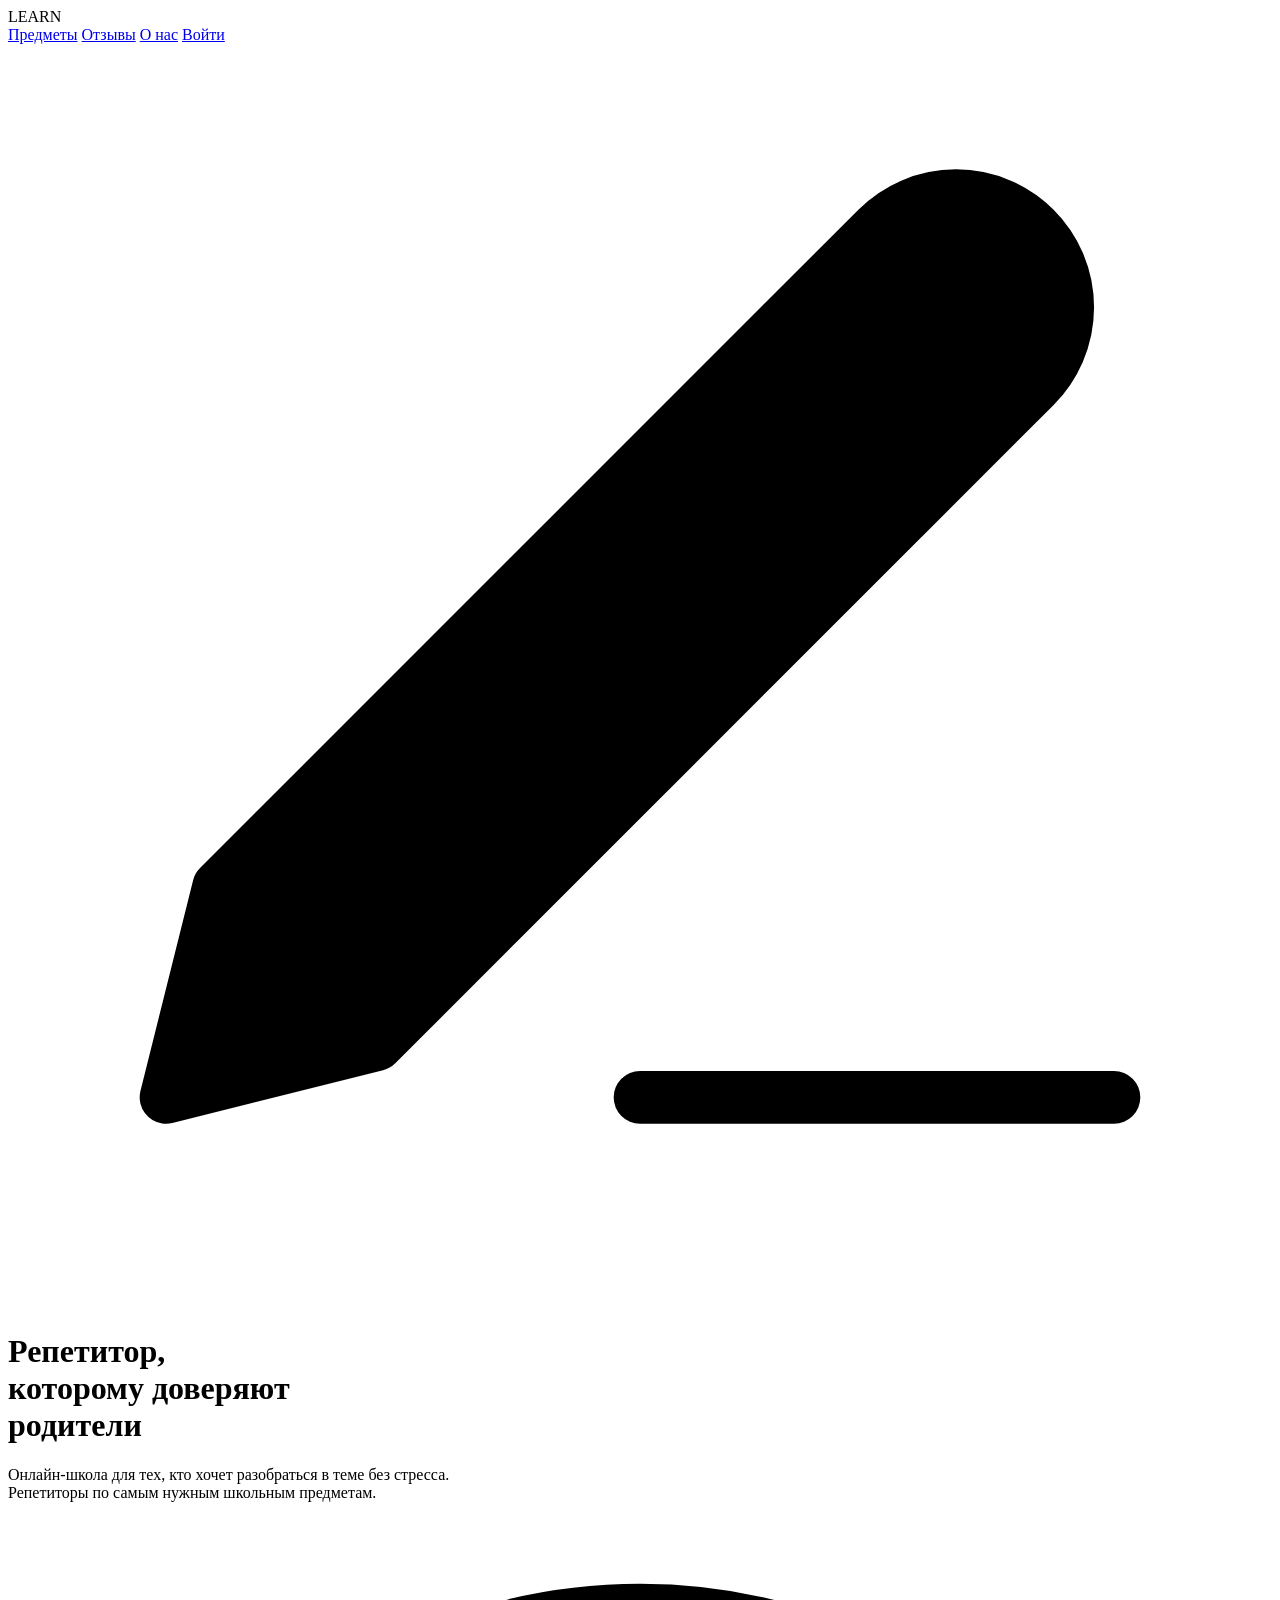
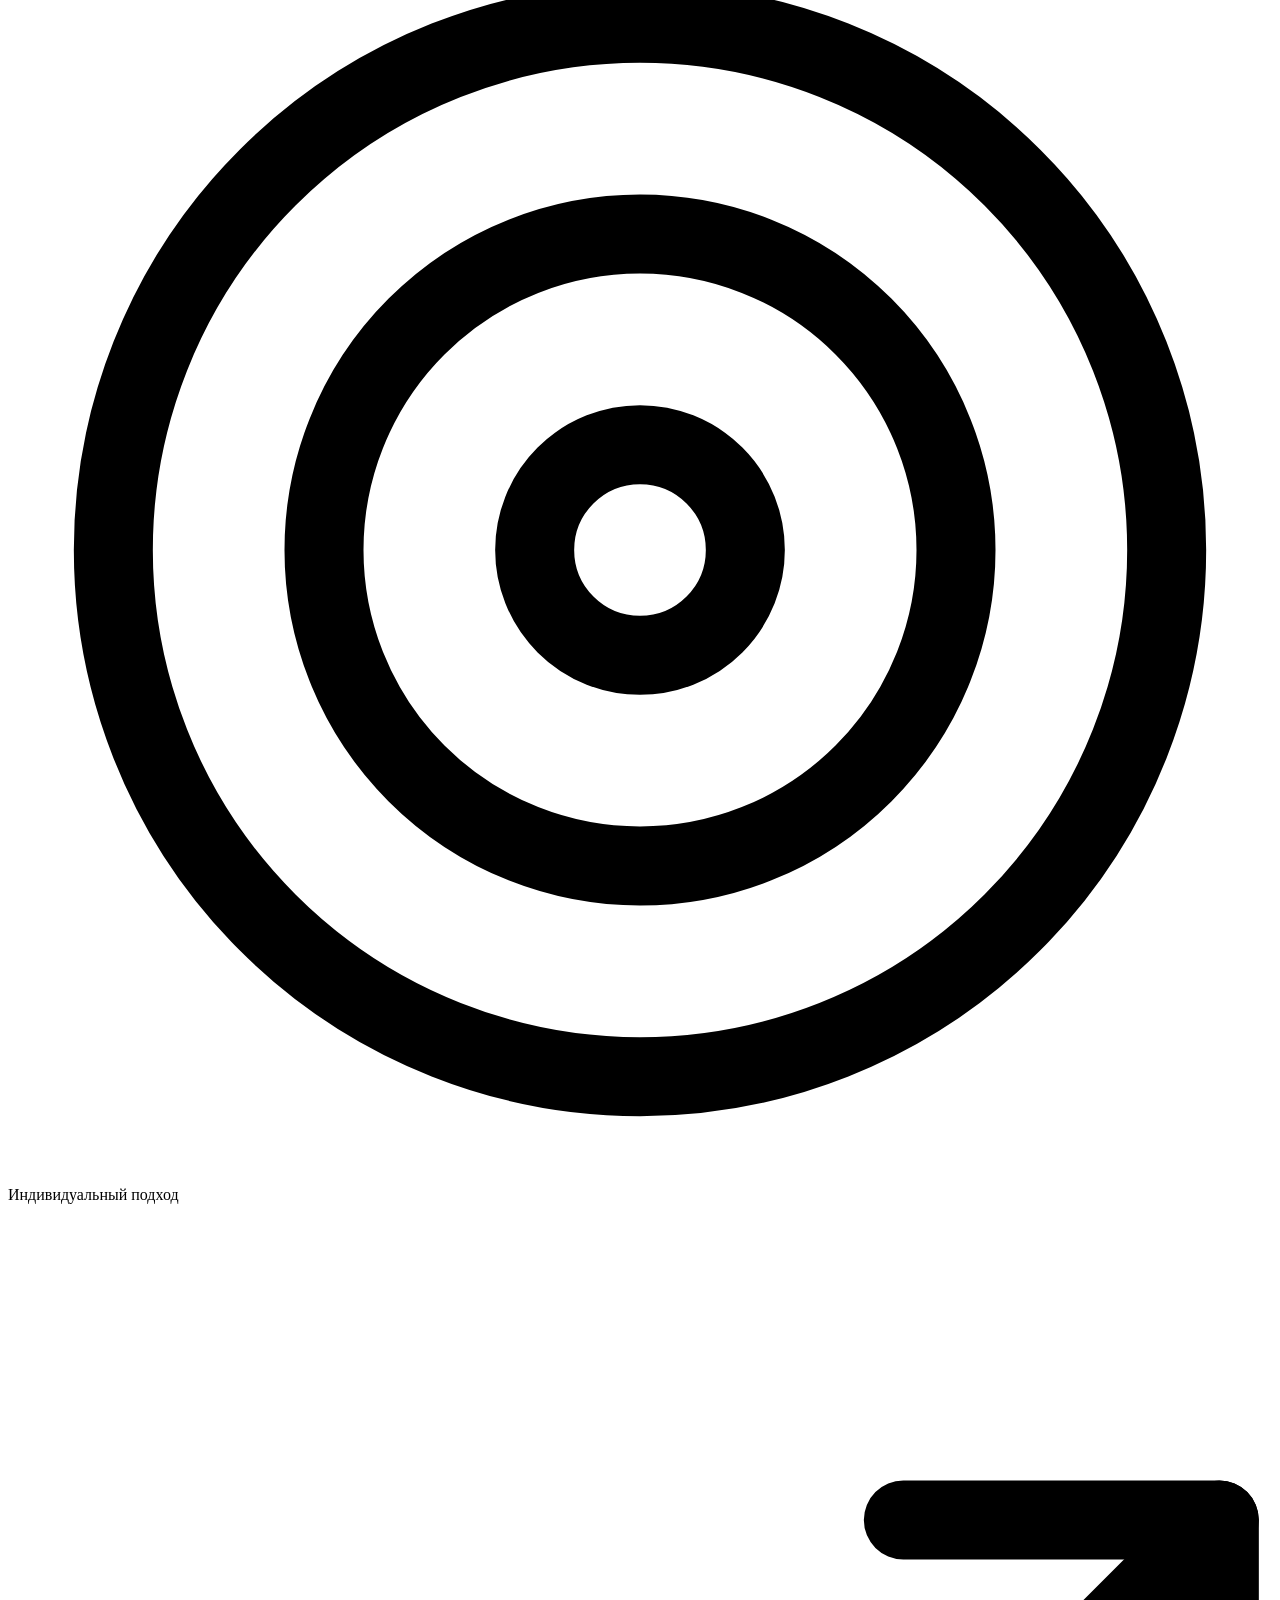
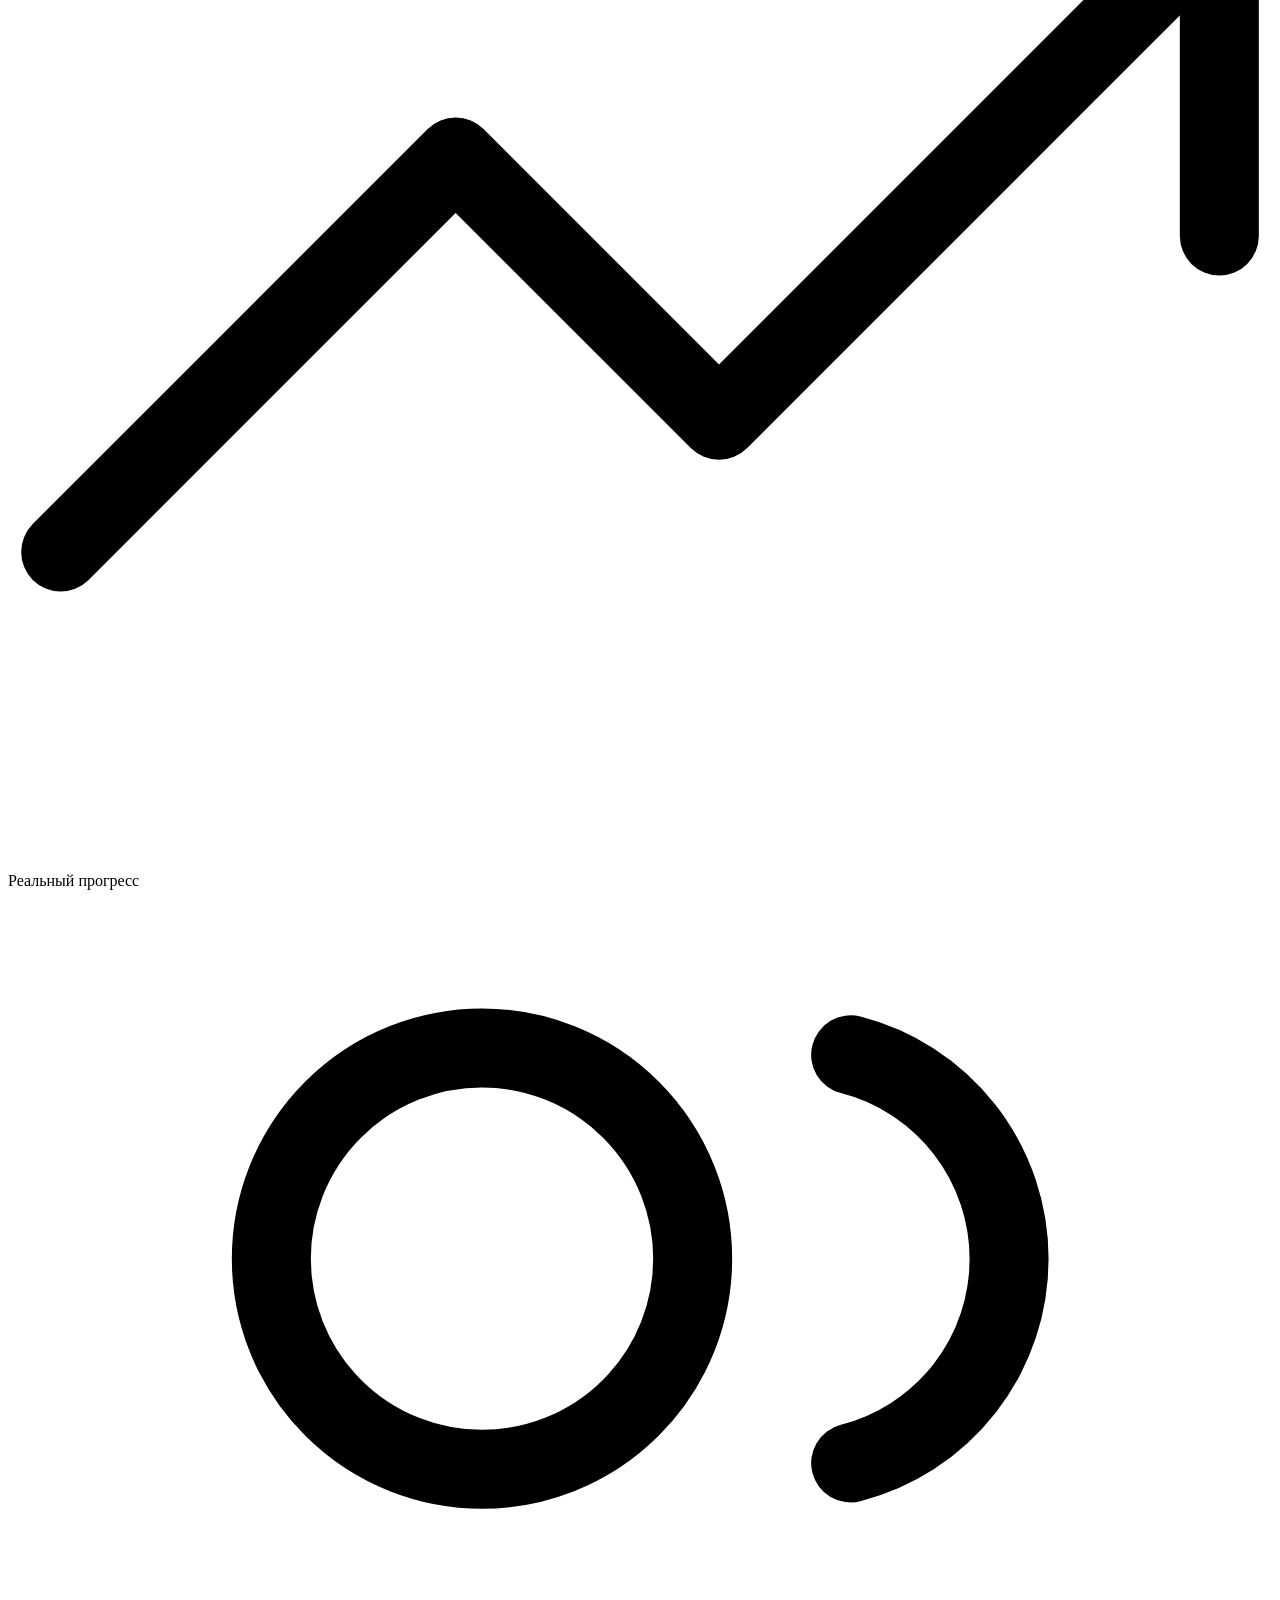
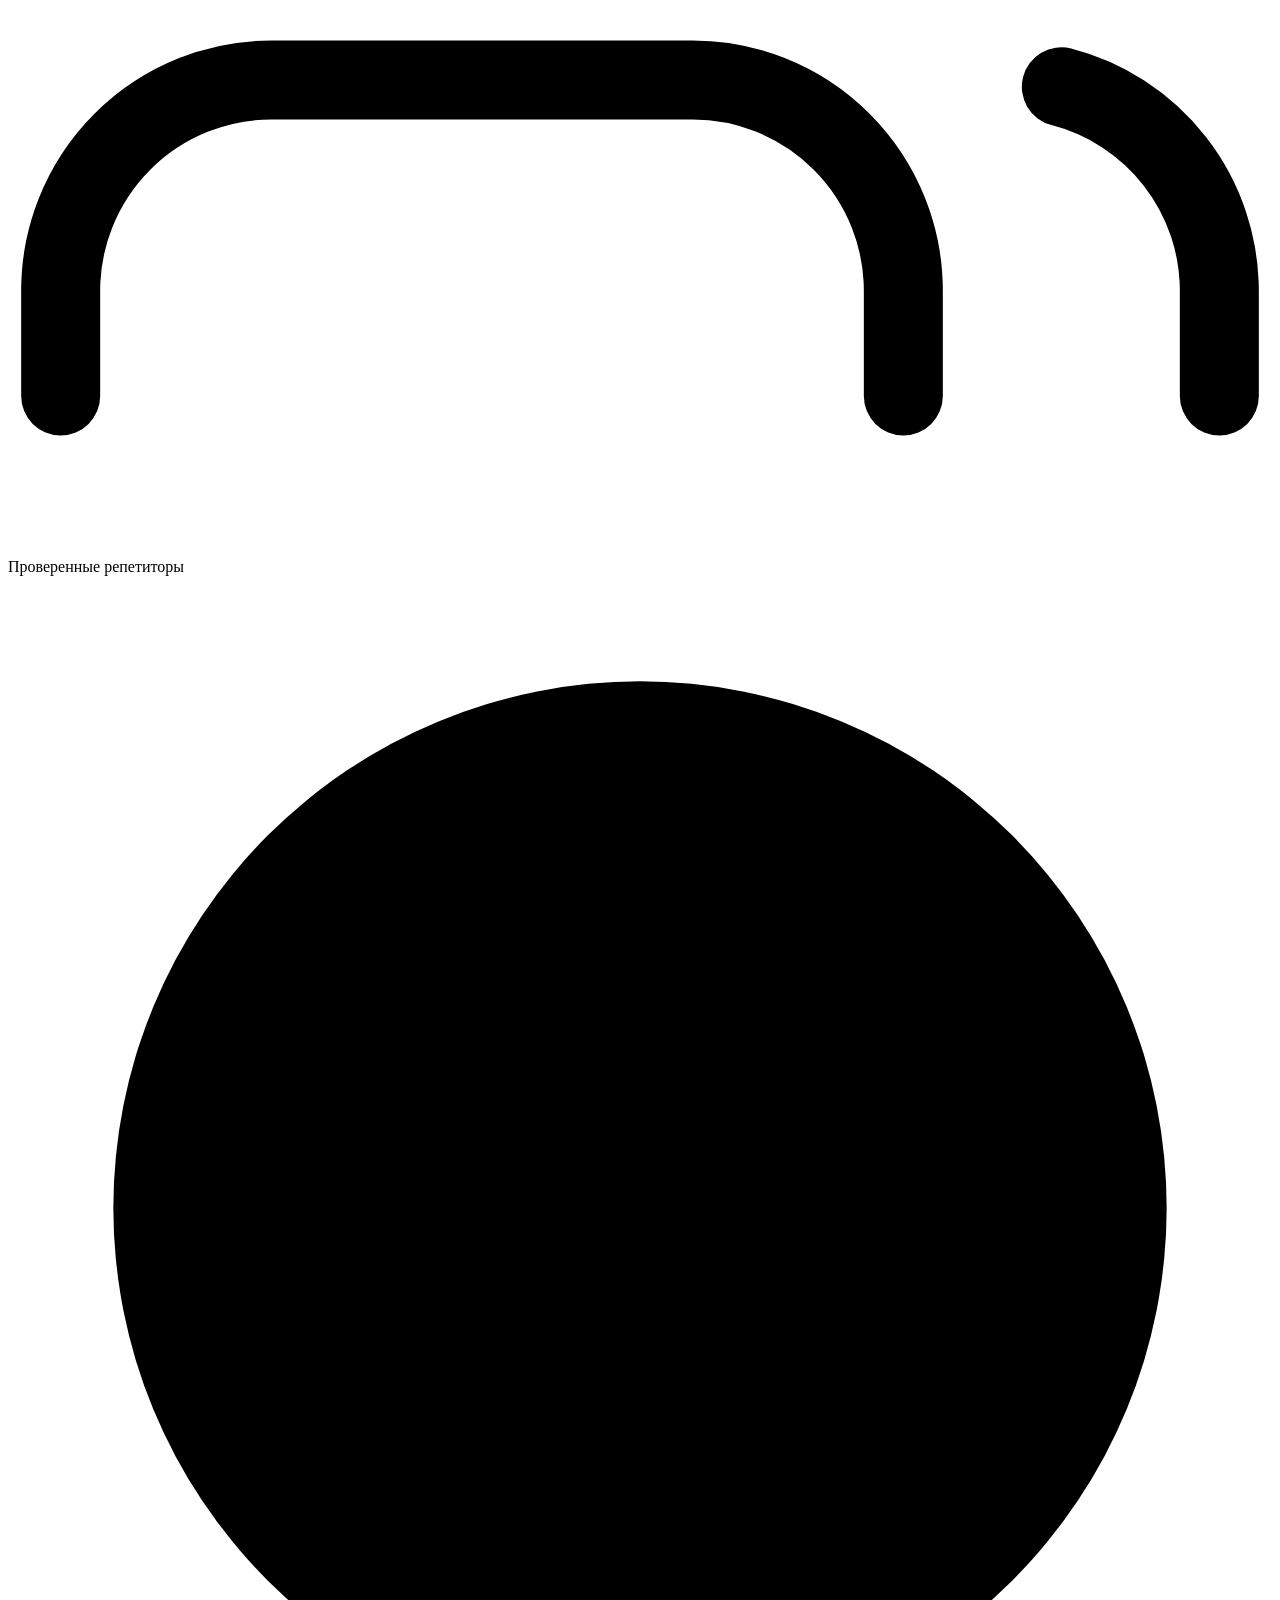
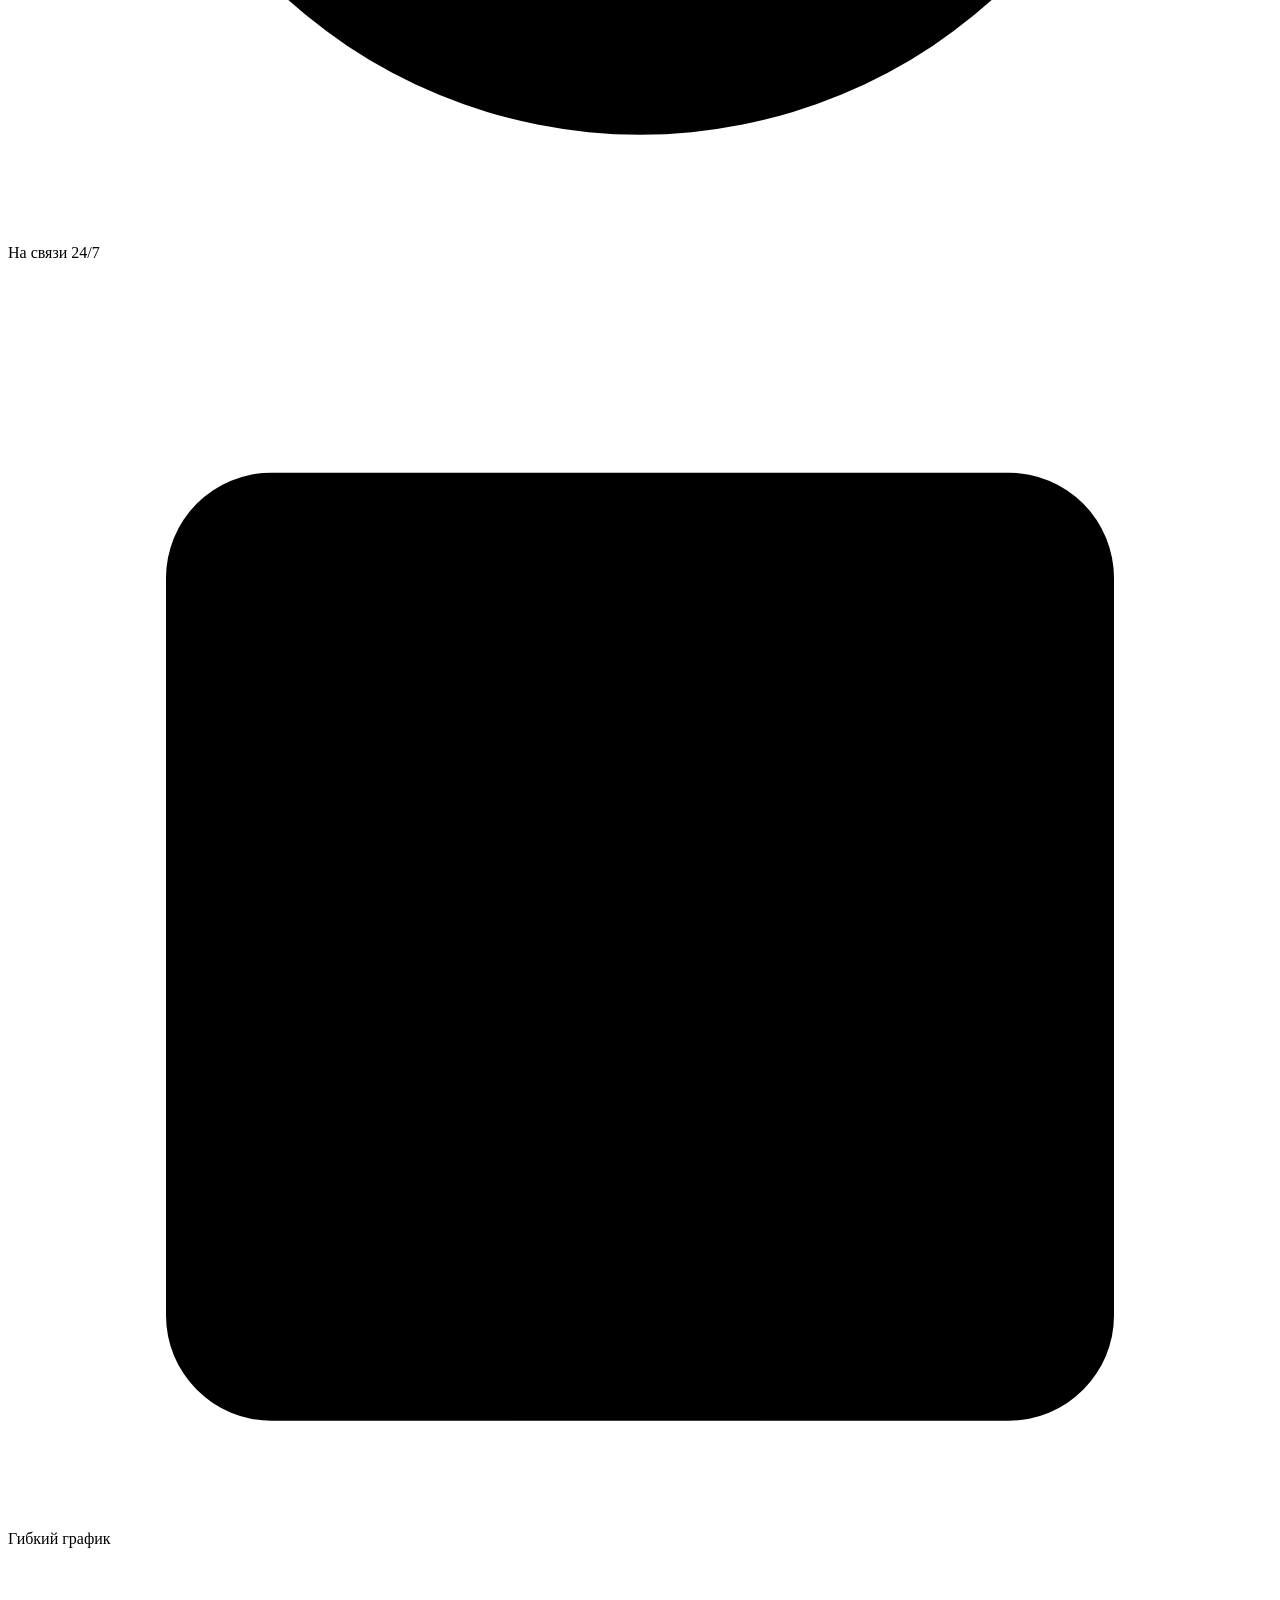
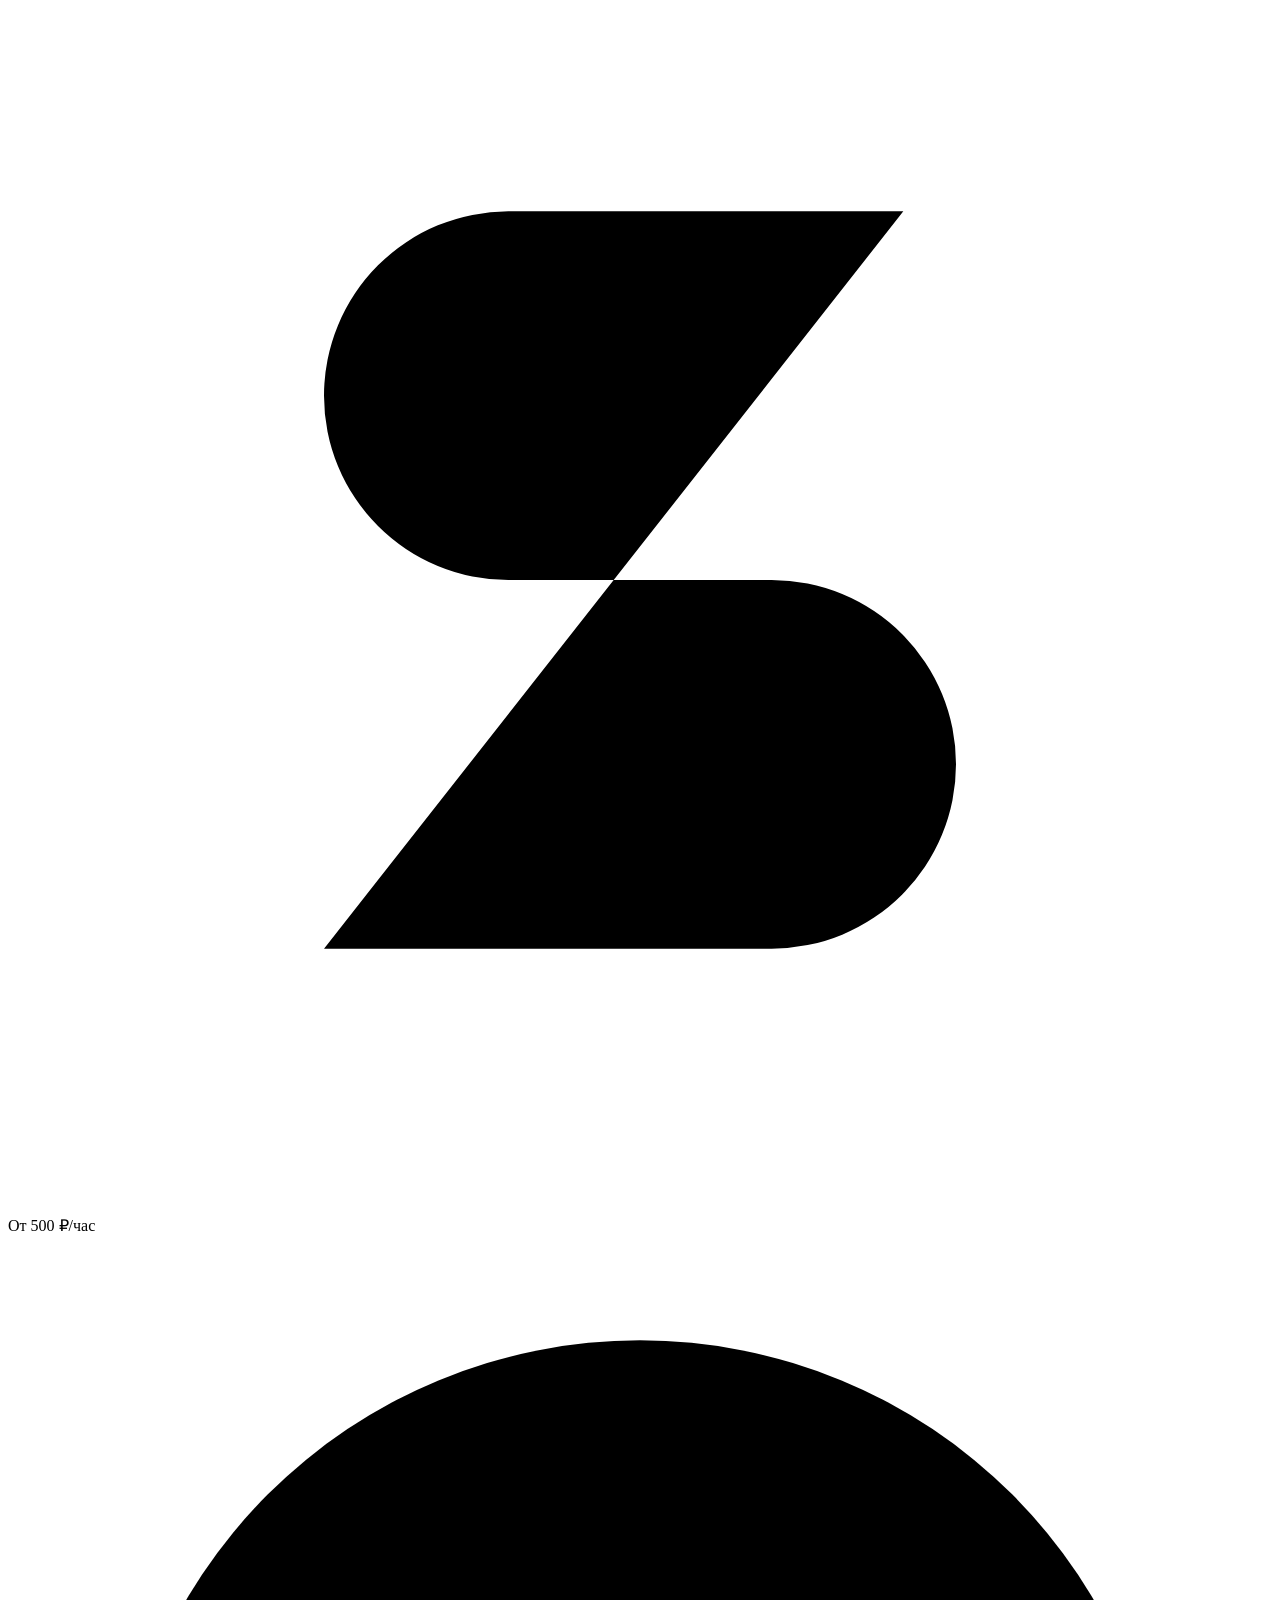
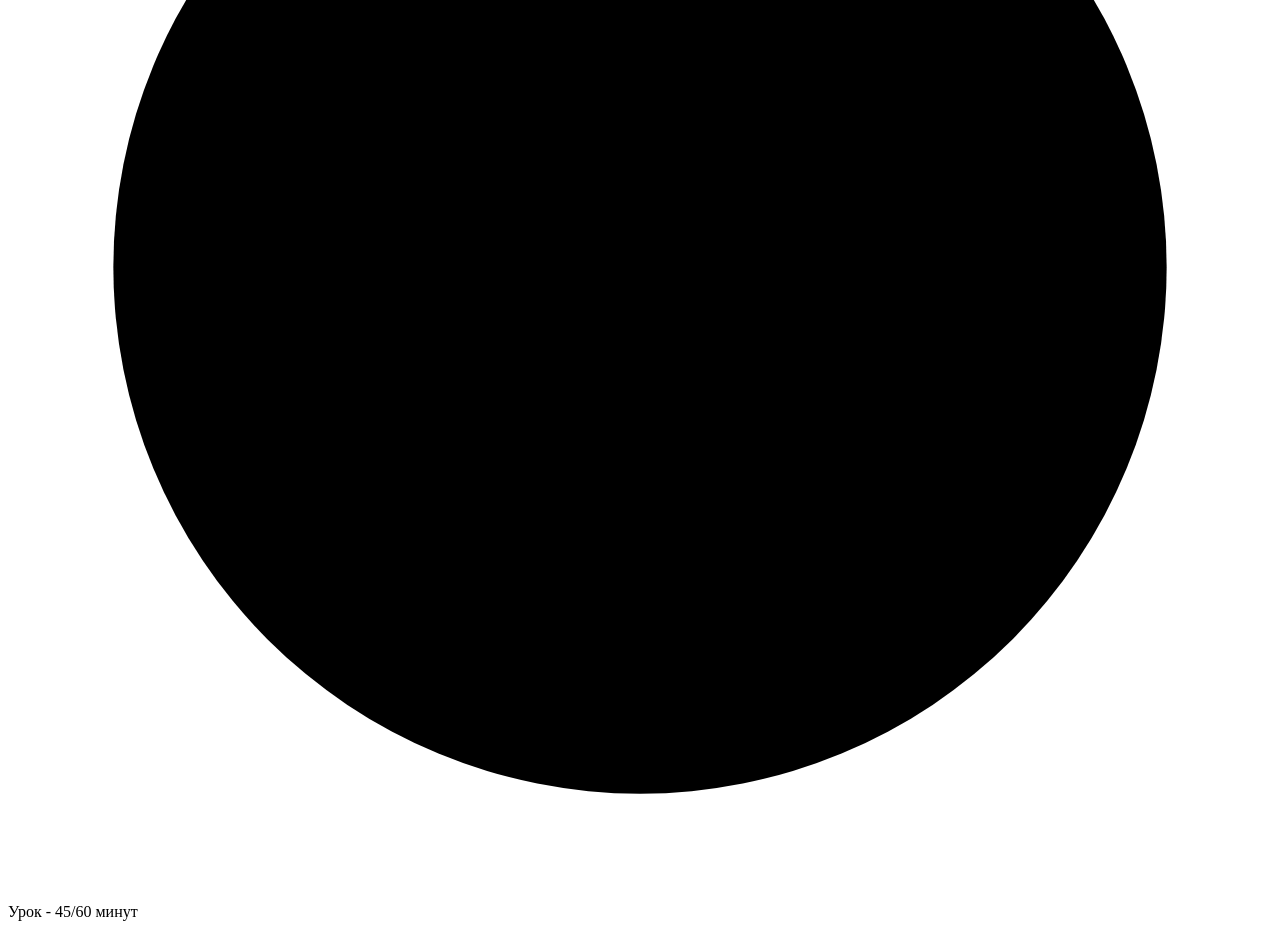
==== index.html @ 1f219147 "Rename index (5).html to index.html" ====
<!DOCTYPE html>
<html lang="ru">
<head>
    <meta charset="UTF-8">
    <meta name="viewport" content="width=device-width, initial-scale=1.0">
    <title>LEARN - Главная</title>
    <link rel="stylesheet" href="style.css">
</head>
<body>

    <header>
        <div class="logo">LEARN</div>
        <nav>
            <a href="subjects.html">Предметы</a>
            <a href="reviews.html">Отзывы</a>
            <a href="about.html">О нас</a>
            <a href="login.html">Войти</a>
            <div class="profile-icon">
                <svg viewBox="0 0 24 24">
                    <path d="M12 20h9M16.5 3.5a2.121 2.121 0 0 1 3 3L7 19l-4 1 1-4L16.5 3.5z" stroke="currentColor" stroke-linecap="round" stroke-linejoin="round"/>
                </svg>
            </div>
        </nav>
    </header>

    <main class="hero">
        <div class="hero-text">
            <h1>Репетитор,<br>которому доверяют<br>родители</h1>
            <p>Онлайн-школа для тех, кто хочет разобраться в теме без стресса.<br>Репетиторы по самым нужным школьным предметам.</p>
        </div>

        <div class="hero-features">
            <div class="feature-item">
                <div class="feature-icon">
                    <svg viewBox="0 0 24 24" fill="none" stroke="currentColor" stroke-width="1.5" stroke-linecap="round" stroke-linejoin="round">
                        <circle cx="12" cy="12" r="10"></circle>
                        <circle cx="12" cy="12" r="6"></circle>
                        <circle cx="12" cy="12" r="2"></circle>
                    </svg>
                </div>
                <div class="feature-text">Индивидуальный подход</div>
            </div>
            <div class="feature-item">
                <div class="feature-icon">
                    <svg viewBox="0 0 24 24" fill="none" stroke="currentColor" stroke-width="1.5" stroke-linecap="round" stroke-linejoin="round">
                        <polyline points="23 6 13.5 15.5 8.5 10.5 1 18"></polyline>
                        <polyline points="17 6 23 6 23 12"></polyline>
                    </svg>
                </div>
                <div class="feature-text">Реальный прогресс</div>
            </div>
            <div class="feature-item">
                <div class="feature-icon">
                    <svg viewBox="0 0 24 24" fill="none" stroke="currentColor" stroke-width="1.5" stroke-linecap="round" stroke-linejoin="round">
                        <path d="M17 21v-2a4 4 0 0 0-4-4H5a4 4 0 0 0-4 4v2"></path>
                        <circle cx="9" cy="7" r="4"></circle>
                        <path d="M23 21v-2a4 4 0 0 0-3-3.87"></path>
                        <path d="M16 3.13a4 4 0 0 1 0 7.75"></path>
                    </svg>
                </div>
                <div class="feature-text">Проверенные репетиторы</div>
            </div>
        </div>
    </main>

    <footer>
        <div class="footer-item">
            <svg viewBox="0 0 24 24">
                <circle cx="12" cy="12" r="10"></circle>
                <polyline points="12 6 12 12 16 14"></polyline>
            </svg>
            На связи 24/7
        </div>
        <div class="footer-item">
            <svg viewBox="0 0 24 24">
                <rect x="3" y="4" width="18" height="18" rx="2" ry="2"></rect>
                <line x1="16" y1="2" x2="16" y2="6"></line>
                <line x1="8" y1="2" x2="8" y2="6"></line>
                <line x1="3" y1="10" x2="21" y2="10"></line>
            </svg>
            Гибкий график
        </div>
        <div class="footer-item">
            <svg viewBox="0 0 24 24">
                <path d="M12 2v20M17 5H9.5a3.5 3.5 0 0 0 0 7h5a3.5 3.5 0 0 1 0 7H6"></path>
            </svg>
            От 500 ₽/час
        </div>
        <div class="footer-item">
            <svg viewBox="0 0 24 24">
                <circle cx="12" cy="12" r="10"></circle>
                <polyline points="12 6 12 12 16 14"></polyline>
            </svg>
            Урок - 45/60 минут
        </div>
    </footer>

    <script src="auth.js"></script>
    <script>
        document.addEventListener('DOMContentLoaded', function () {
            const user = getCurrentUser();
            if (!user) return;

            document.querySelectorAll('nav a').forEach(link => {
                const text = link.textContent.trim();
                if (text === 'Войти' || link.getAttribute('href') === 'login.html') {
                    link.textContent = user.name;
                    link.setAttribute('href', '#');
                    link.classList.add('user-name-link');
                    link.title = 'Нажмите, чтобы выйти';
                    link.setAttribute('role', 'button');
                    link.addEventListener('click', function (e) {
                        e.preventDefault();
                        if (confirm('Выйти из аккаунта?')) logout();
                    });
                }
            });
        });
    </script>

</body>
</html>
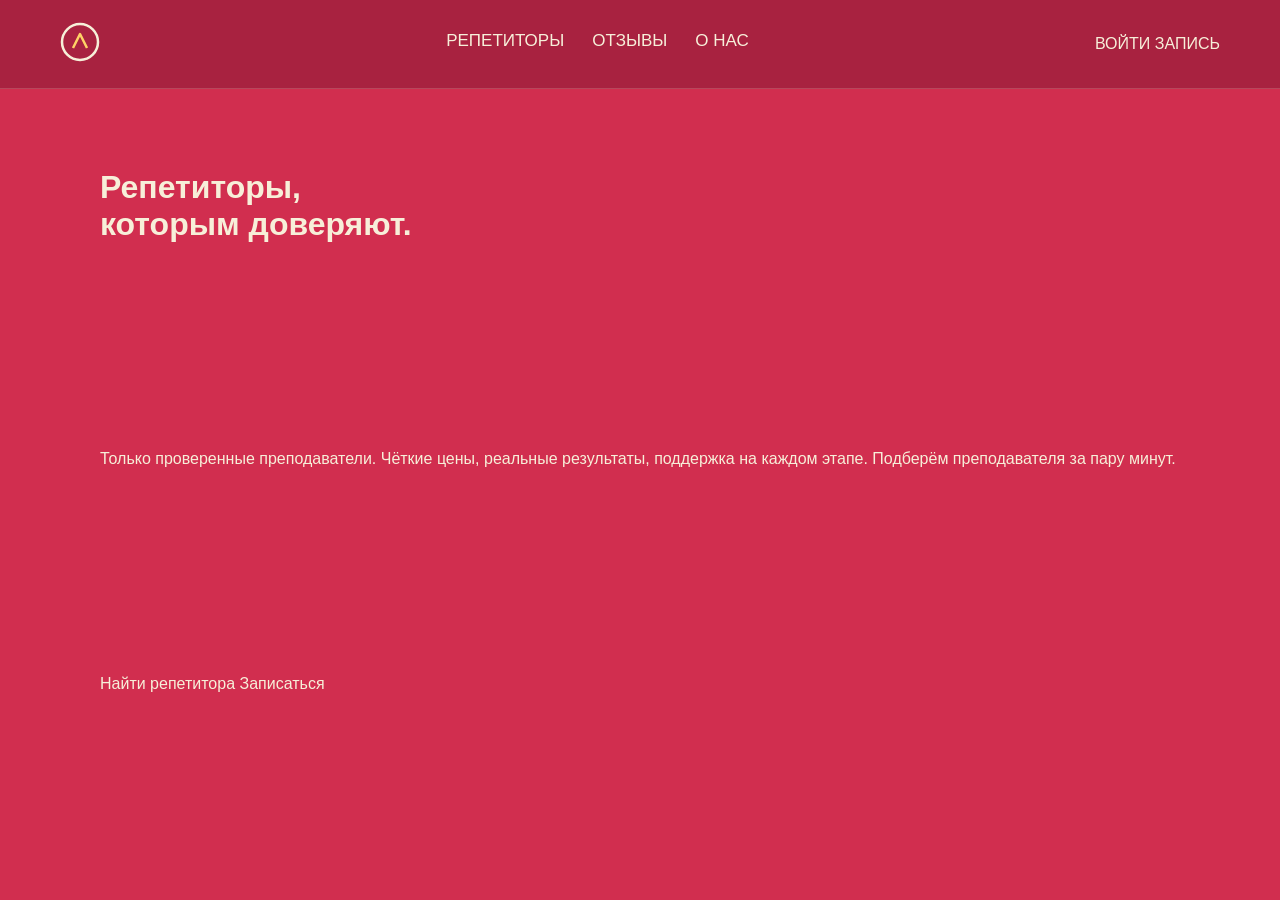
==== commit 80f0da43: "Rename deepseek_html_20261014_70bac8.html to index.html" ====
--- a/index.html
+++ b/index.html
@@ -3,97 +3,44 @@
 <head>
     <meta charset="UTF-8">
     <meta name="viewport" content="width=device-width, initial-scale=1.0">
-    <title>LEARN - Главная</title>
+    <title>PLUS REP — Репетиторы, которым доверяют</title>
     <link rel="stylesheet" href="style.css">
 </head>
 <body>
 
     <header>
-        <div class="logo">LEARN</div>
-        <nav>
-            <a href="subjects.html">Предметы</a>
-            <a href="reviews.html">Отзывы</a>
-            <a href="about.html">О нас</a>
-            <a href="login.html">Войти</a>
-            <div class="profile-icon">
-                <svg viewBox="0 0 24 24">
-                    <path d="M12 20h9M16.5 3.5a2.121 2.121 0 0 1 3 3L7 19l-4 1 1-4L16.5 3.5z" stroke="currentColor" stroke-linecap="round" stroke-linejoin="round"/>
-                </svg>
-            </div>
+        <!-- Иконка слева (потом заменишь свою) -->
+        <a href="index.html" class="header-logo">
+            <svg viewBox="0 0 40 40" width="40" height="40" fill="none" xmlns="http://www.w3.org/2000/svg">
+                <circle cx="20" cy="20" r="18" stroke="#f7efd9" stroke-width="2.5"/>
+                <path d="M13 26 L20 12 L27 26" stroke="#ffd166" stroke-width="2.5" stroke-linejoin="round" fill="none"/>
+            </svg>
+        </a>
+
+        <!-- Меню по центру -->
+        <nav class="header-nav">
+            <a href="subjects.html">РЕПЕТИТОРЫ</a>
+            <a href="reviews.html">ОТЗЫВЫ</a>
+            <a href="about.html">О НАС</a>
         </nav>
+
+        <!-- Кнопки справа -->
+        <div class="header-actions">
+            <a href="login.html" class="btn btn-outline">ВОЙТИ</a>
+            <a href="schedule.html" class="btn btn-accent">ЗАПИСЬ</a>
+        </div>
     </header>
 
     <main class="hero">
-        <div class="hero-text">
-            <h1>Репетитор,<br>которому доверяют<br>родители</h1>
-            <p>Онлайн-школа для тех, кто хочет разобраться в теме без стресса.<br>Репетиторы по самым нужным школьным предметам.</p>
-        </div>
-
-        <div class="hero-features">
-            <div class="feature-item">
-                <div class="feature-icon">
-                    <svg viewBox="0 0 24 24" fill="none" stroke="currentColor" stroke-width="1.5" stroke-linecap="round" stroke-linejoin="round">
-                        <circle cx="12" cy="12" r="10"></circle>
-                        <circle cx="12" cy="12" r="6"></circle>
-                        <circle cx="12" cy="12" r="2"></circle>
-                    </svg>
-                </div>
-                <div class="feature-text">Индивидуальный подход</div>
-            </div>
-            <div class="feature-item">
-                <div class="feature-icon">
-                    <svg viewBox="0 0 24 24" fill="none" stroke="currentColor" stroke-width="1.5" stroke-linecap="round" stroke-linejoin="round">
-                        <polyline points="23 6 13.5 15.5 8.5 10.5 1 18"></polyline>
-                        <polyline points="17 6 23 6 23 12"></polyline>
-                    </svg>
-                </div>
-                <div class="feature-text">Реальный прогресс</div>
-            </div>
-            <div class="feature-item">
-                <div class="feature-icon">
-                    <svg viewBox="0 0 24 24" fill="none" stroke="currentColor" stroke-width="1.5" stroke-linecap="round" stroke-linejoin="round">
-                        <path d="M17 21v-2a4 4 0 0 0-4-4H5a4 4 0 0 0-4 4v2"></path>
-                        <circle cx="9" cy="7" r="4"></circle>
-                        <path d="M23 21v-2a4 4 0 0 0-3-3.87"></path>
-                        <path d="M16 3.13a4 4 0 0 1 0 7.75"></path>
-                    </svg>
-                </div>
-                <div class="feature-text">Проверенные репетиторы</div>
-            </div>
+        <h1 class="hero-title">Репетиторы,<br>которым доверяют.</h1>
+        <p class="hero-subtitle">
+            Только проверенные преподаватели. Чёткие цены, реальные результаты, поддержка на каждом этапе. Подберём преподавателя за пару минут.
+        </p>
+        <div class="hero-actions">
+            <a href="subjects.html" class="btn btn-accent btn-lg">Найти репетитора</a>
+            <a href="schedule.html" class="btn btn-outline btn-lg">Записаться</a>
         </div>
     </main>
-
-    <footer>
-        <div class="footer-item">
-            <svg viewBox="0 0 24 24">
-                <circle cx="12" cy="12" r="10"></circle>
-                <polyline points="12 6 12 12 16 14"></polyline>
-            </svg>
-            На связи 24/7
-        </div>
-        <div class="footer-item">
-            <svg viewBox="0 0 24 24">
-                <rect x="3" y="4" width="18" height="18" rx="2" ry="2"></rect>
-                <line x1="16" y1="2" x2="16" y2="6"></line>
-                <line x1="8" y1="2" x2="8" y2="6"></line>
-                <line x1="3" y1="10" x2="21" y2="10"></line>
-            </svg>
-            Гибкий график
-        </div>
-        <div class="footer-item">
-            <svg viewBox="0 0 24 24">
-                <path d="M12 2v20M17 5H9.5a3.5 3.5 0 0 0 0 7h5a3.5 3.5 0 0 1 0 7H6"></path>
-            </svg>
-            От 500 ₽/час
-        </div>
-        <div class="footer-item">
-            <svg viewBox="0 0 24 24">
-                <circle cx="12" cy="12" r="10"></circle>
-                <polyline points="12 6 12 12 16 14"></polyline>
-            </svg>
-            Урок - 45/60 минут
-        </div>
-    </footer>
 
     <script src="auth.js"></script>
     <script>
@@ -101,14 +48,14 @@
             const user = getCurrentUser();
             if (!user) return;
 
-            document.querySelectorAll('nav a').forEach(link => {
+            // Находим кнопку "ВОЙТИ" и заменяем её на имя пользователя
+            document.querySelectorAll('header a').forEach(link => {
                 const text = link.textContent.trim();
-                if (text === 'Войти' || link.getAttribute('href') === 'login.html') {
+                if (text === 'ВОЙТИ' || link.getAttribute('href') === 'login.html') {
                     link.textContent = user.name;
                     link.setAttribute('href', '#');
                     link.classList.add('user-name-link');
                     link.title = 'Нажмите, чтобы выйти';
-                    link.setAttribute('role', 'button');
                     link.addEventListener('click', function (e) {
                         e.preventDefault();
                         if (confirm('Выйти из аккаунта?')) logout();
--- a/style.css
+++ b/style.css
@@ -0,0 +1,391 @@
+/* =========================================
+   ПОДКЛЮЧЕНИЕ ШРИФТОВ
+   ========================================= */
+
+/* 
+  ⚠️ Если у тебя есть файлы Benzil и Buyan — положи их в папку fonts/.
+  Если нет — используются бесплатные аналоги (Unbounded для заголовков, Inter для текста).
+  Они подключены через Google Fonts — работают сразу, ничего скачивать не надо.
+*/
+
+@import url('https://fonts.googleapis.com/css2?family=Unbounded:wght@400;600;700;900&family=Inter:wght@400;500;600;700&display=swap');
+
+/* Раскомментируй и настрой, если добавишь свои файлы шрифтов:
+@font-face {
+    font-family: 'Benzil';
+    src: url('fonts/Benzil-Bold.woff2') format('woff2');
+    font-weight: 700;
+    font-display: swap;
+}
+@font-face {
+    font-family: 'Buyan';
+    src: url('fonts/Buyan-Regular.woff2') format('woff2');
+    font-weight: 400;
+    font-display: swap;
+}
+*/
+
+/* =========================================
+   ПЕРЕМЕННЫЕ ЦВЕТОВ
+   ========================================= */
+:root {
+    --bg:           #d12e4f;
+    --bg-dark:      #a82240;
+    --card:         #c42847;
+    --text:         #f7efd9;
+    --text-muted:   #e8d9b8;
+    --accent:       #ffd166;
+    --accent-hover: #ffbe3d;
+    --border:       rgba(247, 239, 217, 0.18);
+
+    /* Алиасы для совместимости со старым кодом */
+    --bg-color: var(--bg);
+    --card-bg: var(--card);
+    --text-color: var(--text);
+    --border-color: var(--border);
+    --hover-bg: var(--accent-hover);
+}
+
+/* =========================================
+   БАЗОВЫЕ СТИЛИ
+   ========================================= */
+* {
+    margin: 0;
+    padding: 0;
+    box-sizing: border-box;
+    /* Основной текст — Inter (или Buyan, если подключишь) */
+    font-family: 'Inter', 'Buyan', Arial, sans-serif;
+}
+
+body {
+    background-color: var(--bg);
+    color: var(--text);
+    min-height: 100vh;
+    display: flex;
+    flex-direction: column;
+    overflow-x: hidden;
+}
+
+a {
+    text-decoration: none;
+    color: var(--text);
+    transition: color 0.25s;
+}
+
+a:hover {
+    color: var(--accent);
+}
+
+/* =========================================
+   ШАПКА
+   ========================================= */
+header {
+    display: flex;
+    justify-content: space-between;
+    align-items: center;
+    padding: 22px 60px;
+    background-color: var(--bg-dark);
+    border-bottom: 1px solid var(--border);
+    flex-wrap: wrap;
+    gap: 15px;
+}
+
+.logo {
+    /* Заголовки — Unbounded (или Benzil, если подключишь) */
+    font-family: 'Unbounded', 'Benzil', 'Inter', sans-serif;
+    font-size: 36px;
+    font-weight: 900;
+    letter-spacing: 3px;
+    text-transform: uppercase;
+    color: var(--text);
+}
+
+nav {
+    display: flex;
+    align-items: center;
+    gap: 28px;
+    font-size: 17px;
+    font-weight: 500;
+    flex-wrap: wrap;
+}
+
+nav a {
+    border-bottom: 2px solid transparent;
+    padding-bottom: 4px;
+    transition: border-color 0.25s, color 0.25s;
+}
+
+nav a:hover,
+nav a.active {
+    border-bottom: 2px solid var(--accent);
+    color: var(--accent);
+}
+
+.profile-icon {
+    width: 46px;
+    height: 46px;
+    flex-shrink: 0;
+    border-radius: 50%;
+    background-color: var(--accent);
+    display: flex;
+    justify-content: center;
+    align-items: center;
+    cursor: pointer;
+    margin-left: 10px;
+    transition: background-color 0.25s, transform 0.15s;
+}
+
+.profile-icon:hover {
+    background-color: var(--accent-hover);
+    transform: scale(1.05);
+}
+
+.profile-icon svg {
+    width: 24px;
+    height: 24px;
+    fill: none;
+    stroke: var(--bg-dark);
+    stroke-width: 2;
+}
+
+/* =========================================
+   ГЛАВНАЯ (HERO)
+   ========================================= */
+.hero {
+    display: flex;
+    justify-content: space-between;
+    align-items: flex-start;
+    padding: 80px 100px;
+    flex-grow: 1;
+    max-width: 1600px;
+    margin: 0 auto;
+    width: 100%;
+    gap: 80px;
+    flex-wrap: wrap;
+}
+
+.hero-text {
+    flex: 1 1 600px;
+    padding-top: 20px;
+}
+
+.hero-text h1 {
+    font-family: 'Unbounded', 'Benzil', 'Inter', sans-serif;
+    font-size: 64px;
+    line-height: 1.1;
+    font-weight: 700;
+    margin-bottom: 40px;
+    letter-spacing: -1.5px;
+    color: var(--text);
+}
+
+.hero-text p {
+    font-size: 20px;
+    line-height: 1.6;
+    color: var(--text-muted);
+    margin-bottom: 8px;
+}
+
+.hero-features {
+    display: flex;
+    flex-direction: column;
+    flex: 0 1 480px;
+    background-color: var(--card);
+    border-radius: 20px;
+    border: 1px solid var(--border);
+    padding: 0;
+    overflow: hidden;
+    box-shadow: 0 20px 50px rgba(0, 0, 0, 0.15);
+}
+
+.feature-item {
+    display: flex;
+    align-items: center;
+    gap: 22px;
+    padding: 26px 30px;
+    border-bottom: 1px solid var(--border);
+}
+
+.feature-item:last-child {
+    border-bottom: none;
+}
+
+.feature-icon {
+    width: 36px;
+    height: 36px;
+    flex-shrink: 0;
+    display: flex;
+    justify-content: center;
+    align-items: center;
+}
+
+.feature-icon svg {
+    width: 100%;
+    height: 100%;
+    stroke: var(--accent);
+    stroke-width: 1.6;
+}
+
+.feature-text {
+    font-size: 18px;
+    color: var(--text);
+    font-weight: 500;
+}
+
+/* =========================================
+   ФУТЕР
+   ========================================= */
+footer {
+    display: flex;
+    justify-content: center;
+    gap: 18px;
+    padding: 26px 60px;
+    background-color: var(--bg-dark);
+    border-top: 1px solid var(--border);
+    flex-wrap: wrap;
+}
+
+.footer-item {
+    display: flex;
+    align-items: center;
+    gap: 10px;
+    background-color: rgba(247, 239, 217, 0.08);
+    padding: 12px 24px;
+    border-radius: 10px;
+    font-size: 16px;
+    color: var(--text-muted);
+    white-space: nowrap;
+    border: 1px solid var(--border);
+}
+
+.footer-item svg {
+    width: 22px;
+    height: 22px;
+    flex-shrink: 0;
+    stroke: var(--accent);
+    fill: none;
+    stroke-width: 1.6;
+}
+
+/* =========================================
+   АДАПТИВНОСТЬ
+   ========================================= */
+@media (max-width: 1200px) {
+    .hero {
+        padding: 60px 50px;
+        gap: 50px;
+    }
+    .hero-text h1 {
+        font-size: 52px;
+    }
+}
+
+@media (max-width: 992px) {
+    header {
+        padding: 20px 30px;
+    }
+    .hero {
+        padding: 40px 30px;
+        gap: 40px;
+    }
+    .hero-text h1 {
+        font-size: 42px;
+    }
+    .hero-text p {
+        font-size: 17px;
+    }
+    footer {
+        padding: 20px 30px;
+    }
+}
+
+@media (max-width: 768px) {
+    header {
+        padding: 15px 20px;
+    }
+    .logo {
+        font-size: 26px;
+    }
+    nav {
+        gap: 14px;
+        font-size: 14px;
+    }
+    .profile-icon {
+        width: 38px;
+        height: 38px;
+    }
+
+    .hero {
+        padding: 30px 20px;
+        flex-direction: column;
+    }
+    .hero-text h1 {
+        font-size: 30px;
+        margin-bottom: 18px;
+        letter-spacing: -0.5px;
+    }
+    .hero-text p {
+        font-size: 15px;
+    }
+    .hero-features {
+        flex: 1 1 100%;
+        width: 100%;
+    }
+    .feature-item {
+        padding: 18px 20px;
+        gap: 14px;
+    }
+    .feature-icon {
+        width: 26px;
+        height: 26px;
+    }
+    .feature-text {
+        font-size: 15px;
+    }
+
+    footer {
+        padding: 15px 20px;
+        gap: 10px;
+    }
+    .footer-item {
+        font-size: 13px;
+        padding: 9px 14px;
+    }
+}
+
+@media (max-width: 480px) {
+    header {
+        padding: 12px 15px;
+    }
+    .logo {
+        font-size: 22px;
+        letter-spacing: 1px;
+    }
+    nav {
+        gap: 10px;
+        font-size: 13px;
+    }
+    .profile-icon {
+        width: 34px;
+        height: 34px;
+    }
+
+    .hero {
+        padding: 20px 15px;
+    }
+    .hero-text h1 {
+        font-size: 24px;
+    }
+    .hero-text p {
+        font-size: 14px;
+    }
+
+    footer {
+        padding: 12px 15px;
+        gap: 8px;
+    }
+    .footer-item {
+        font-size: 12px;
+        padding: 7px 10px;
+    }
+}
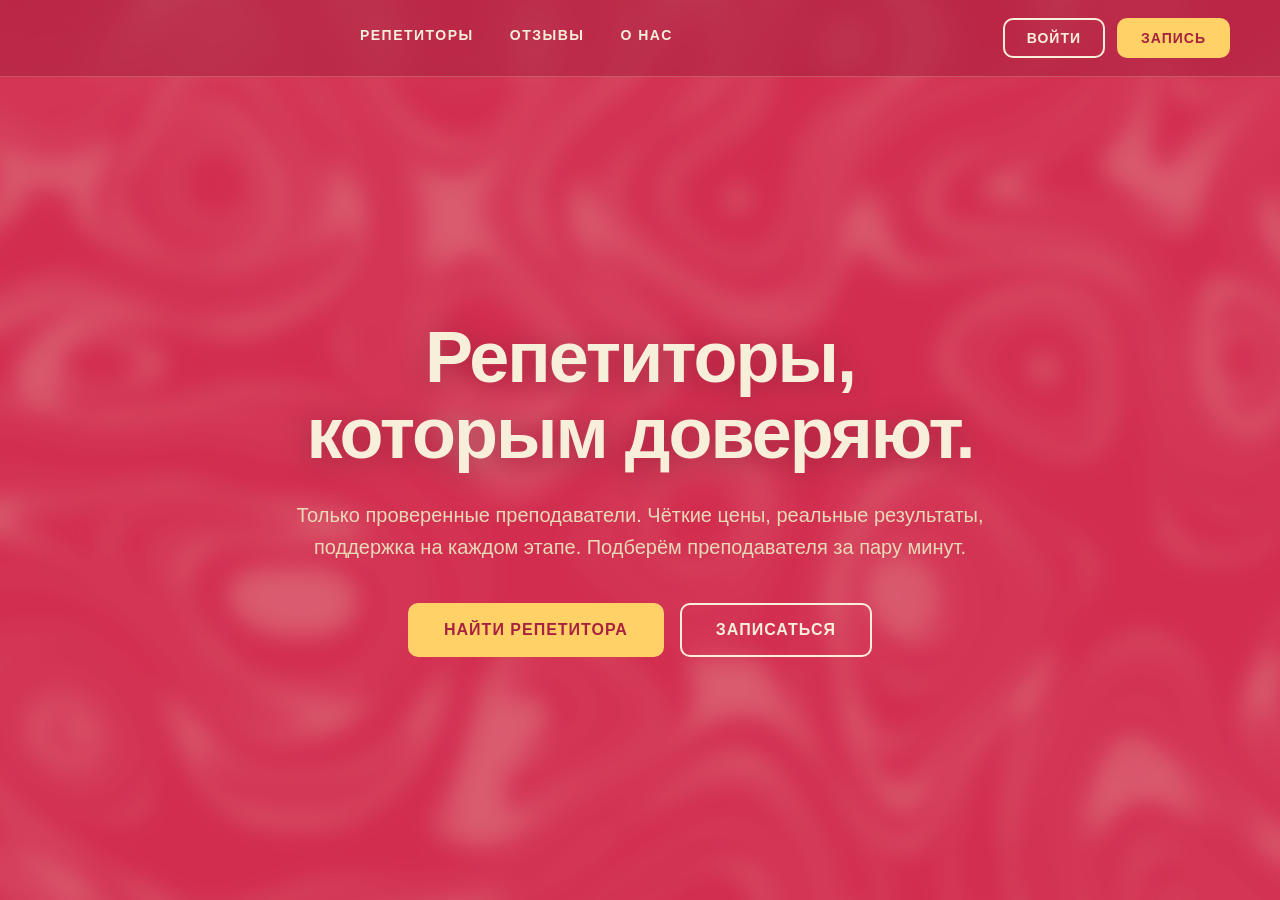
==== commit a9d66ca3: "Rename deepseek_html_20261014_688fdd.html to index.html" ====
--- a/index.html
+++ b/index.html
@@ -9,14 +9,6 @@
 <body>
 
     <header>
-        <!-- Иконка слева (потом заменишь свою) -->
-        <a href="index.html" class="header-logo">
-            <svg viewBox="0 0 40 40" width="40" height="40" fill="none" xmlns="http://www.w3.org/2000/svg">
-                <circle cx="20" cy="20" r="18" stroke="#f7efd9" stroke-width="2.5"/>
-                <path d="M13 26 L20 12 L27 26" stroke="#ffd166" stroke-width="2.5" stroke-linejoin="round" fill="none"/>
-            </svg>
-        </a>
-
         <!-- Меню по центру -->
         <nav class="header-nav">
             <a href="subjects.html">РЕПЕТИТОРЫ</a>
@@ -48,7 +40,6 @@
             const user = getCurrentUser();
             if (!user) return;
 
-            // Находим кнопку "ВОЙТИ" и заменяем её на имя пользователя
             document.querySelectorAll('header a').forEach(link => {
                 const text = link.textContent.trim();
                 if (text === 'ВОЙТИ' || link.getAttribute('href') === 'login.html') {
--- a/style.css
+++ b/style.css
@@ -1,32 +1,10 @@
 /* =========================================
-   ПОДКЛЮЧЕНИЕ ШРИФТОВ
-   ========================================= */
-
-/* 
-  ⚠️ Если у тебя есть файлы Benzil и Buyan — положи их в папку fonts/.
-  Если нет — используются бесплатные аналоги (Unbounded для заголовков, Inter для текста).
-  Они подключены через Google Fonts — работают сразу, ничего скачивать не надо.
-*/
-
+   ШРИФТЫ
+   ========================================= */
 @import url('https://fonts.googleapis.com/css2?family=Unbounded:wght@400;600;700;900&family=Inter:wght@400;500;600;700&display=swap');
 
-/* Раскомментируй и настрой, если добавишь свои файлы шрифтов:
-@font-face {
-    font-family: 'Benzil';
-    src: url('fonts/Benzil-Bold.woff2') format('woff2');
-    font-weight: 700;
-    font-display: swap;
-}
-@font-face {
-    font-family: 'Buyan';
-    src: url('fonts/Buyan-Regular.woff2') format('woff2');
-    font-weight: 400;
-    font-display: swap;
-}
-*/
-
-/* =========================================
-   ПЕРЕМЕННЫЕ ЦВЕТОВ
+/* =========================================
+   ПЕРЕМЕННЫЕ
    ========================================= */
 :root {
     --bg:           #d12e4f;
@@ -36,25 +14,17 @@
     --text-muted:   #e8d9b8;
     --accent:       #ffd166;
     --accent-hover: #ffbe3d;
-    --border:       rgba(247, 239, 217, 0.18);
-
-    /* Алиасы для совместимости со старым кодом */
-    --bg-color: var(--bg);
-    --card-bg: var(--card);
-    --text-color: var(--text);
-    --border-color: var(--border);
-    --hover-bg: var(--accent-hover);
-}
-
-/* =========================================
-   БАЗОВЫЕ СТИЛИ
+    --border:       rgba(247, 239, 217, 0.22);
+}
+
+/* =========================================
+   БАЗА
    ========================================= */
 * {
     margin: 0;
     padding: 0;
     box-sizing: border-box;
-    /* Основной текст — Inter (или Buyan, если подключишь) */
-    font-family: 'Inter', 'Buyan', Arial, sans-serif;
+    font-family: 'Inter', Arial, sans-serif;
 }
 
 body {
@@ -64,6 +34,34 @@
     display: flex;
     flex-direction: column;
     overflow-x: hidden;
+    position: relative;
+}
+
+/* Размытый паттерн на фоне */
+body::before {
+    content: '';
+    position: fixed;
+    top: -40px;
+    left: -40px;
+    right: -40px;
+    bottom: -40px;
+    background-image: url('images/bg-pattern.jpg');
+    background-size: cover;
+    background-position: center;
+    background-repeat: no-repeat;
+    filter: blur(10px);
+    opacity: 0.4;
+    z-index: -1;
+    pointer-events: none;
+}
+
+body::after {
+    content: '';
+    position: fixed;
+    inset: 0;
+    background: rgba(209, 46, 79, 0.4);
+    z-index: -1;
+    pointer-events: none;
 }
 
 a {
@@ -72,8 +70,52 @@
     transition: color 0.25s;
 }
 
-a:hover {
-    color: var(--accent);
+/* =========================================
+   КНОПКИ (общие)
+   ========================================= */
+.btn {
+    display: inline-flex;
+    align-items: center;
+    justify-content: center;
+    padding: 10px 22px;
+    border-radius: 10px;
+    font-size: 14px;
+    font-weight: 600;
+    letter-spacing: 1px;
+    text-transform: uppercase;
+    cursor: pointer;
+    border: 2px solid transparent;
+    transition: all 0.25s ease;
+    white-space: nowrap;
+}
+
+.btn-outline {
+    background: transparent;
+    border-color: var(--text);
+    color: var(--text);
+}
+
+.btn-outline:hover {
+    background: var(--text);
+    color: var(--bg-dark);
+}
+
+.btn-accent {
+    background: var(--accent);
+    border-color: var(--accent);
+    color: var(--bg-dark);
+}
+
+.btn-accent:hover {
+    background: var(--accent-hover);
+    border-color: var(--accent-hover);
+    transform: translateY(-2px);
+    box-shadow: 0 8px 20px rgba(0, 0, 0, 0.25);
+}
+
+.btn-lg {
+    padding: 16px 34px;
+    font-size: 16px;
 }
 
 /* =========================================
@@ -81,311 +123,214 @@
    ========================================= */
 header {
     display: flex;
+    align-items: center;
     justify-content: space-between;
-    align-items: center;
-    padding: 22px 60px;
-    background-color: var(--bg-dark);
+    padding: 18px 50px;
+    background-color: rgba(168, 34, 64, 0.55);
+    backdrop-filter: blur(14px);
+    -webkit-backdrop-filter: blur(14px);
     border-bottom: 1px solid var(--border);
-    flex-wrap: wrap;
-    gap: 15px;
-}
-
-.logo {
-    /* Заголовки — Unbounded (или Benzil, если подключишь) */
-    font-family: 'Unbounded', 'Benzil', 'Inter', sans-serif;
-    font-size: 36px;
-    font-weight: 900;
-    letter-spacing: 3px;
-    text-transform: uppercase;
-    color: var(--text);
-}
-
-nav {
-    display: flex;
-    align-items: center;
-    gap: 28px;
-    font-size: 17px;
-    font-weight: 500;
-    flex-wrap: wrap;
-}
-
-nav a {
+    position: sticky;
+    top: 0;
+    z-index: 100;
+    gap: 20px;
+}
+
+/* Левая часть: иконка */
+.header-logo {
+    display: flex;
+    align-items: center;
+    flex-shrink: 0;
+    transition: transform 0.25s;
+}
+
+.header-logo:hover {
+    transform: scale(1.05);
+}
+
+/* Центральная часть: меню */
+.header-nav {
+    display: flex;
+    align-items: center;
+    justify-content: center;
+    gap: 36px;
+    flex: 1;
+    font-size: 14px;
+    font-weight: 600;
+    letter-spacing: 1.5px;
+}
+
+.header-nav a {
+    color: var(--text);
     border-bottom: 2px solid transparent;
     padding-bottom: 4px;
     transition: border-color 0.25s, color 0.25s;
 }
 
-nav a:hover,
-nav a.active {
-    border-bottom: 2px solid var(--accent);
+.header-nav a:hover {
     color: var(--accent);
-}
-
-.profile-icon {
-    width: 46px;
-    height: 46px;
+    border-bottom-color: var(--accent);
+}
+
+/* Правая часть: кнопки */
+.header-actions {
+    display: flex;
+    align-items: center;
+    gap: 12px;
     flex-shrink: 0;
-    border-radius: 50%;
-    background-color: var(--accent);
-    display: flex;
+}
+
+/* Имя залогиненного юзера */
+.user-name-link {
+    background: transparent !important;
+    border-color: var(--accent) !important;
+    color: var(--accent) !important;
+    max-width: 140px;
+    white-space: nowrap;
+    overflow: hidden;
+    text-overflow: ellipsis;
+}
+
+.user-name-link:hover {
+    background: var(--accent) !important;
+    color: var(--bg-dark) !important;
+}
+
+/* =========================================
+   ГЛАВНАЯ (HERO)
+   ========================================= */
+.hero {
+    flex-grow: 1;
+    display: flex;
+    flex-direction: column;
+    align-items: center;
     justify-content: center;
-    align-items: center;
-    cursor: pointer;
-    margin-left: 10px;
-    transition: background-color 0.25s, transform 0.15s;
-}
-
-.profile-icon:hover {
-    background-color: var(--accent-hover);
-    transform: scale(1.05);
-}
-
-.profile-icon svg {
-    width: 24px;
-    height: 24px;
-    fill: none;
-    stroke: var(--bg-dark);
-    stroke-width: 2;
-}
-
-/* =========================================
-   ГЛАВНАЯ (HERO)
-   ========================================= */
-.hero {
-    display: flex;
-    justify-content: space-between;
-    align-items: flex-start;
-    padding: 80px 100px;
-    flex-grow: 1;
-    max-width: 1600px;
+    text-align: center;
+    padding: 80px 40px;
+    max-width: 1100px;
     margin: 0 auto;
     width: 100%;
-    gap: 80px;
-    flex-wrap: wrap;
-}
-
-.hero-text {
-    flex: 1 1 600px;
-    padding-top: 20px;
-}
-
-.hero-text h1 {
-    font-family: 'Unbounded', 'Benzil', 'Inter', sans-serif;
-    font-size: 64px;
-    line-height: 1.1;
+    gap: 28px;
+    position: relative;
+    z-index: 1;
+}
+
+.hero-title {
+    font-family: 'Unbounded', sans-serif;
+    font-size: 72px;
+    line-height: 1.05;
     font-weight: 700;
-    margin-bottom: 40px;
-    letter-spacing: -1.5px;
-    color: var(--text);
-}
-
-.hero-text p {
+    letter-spacing: -2px;
+    color: var(--text);
+    text-shadow: 0 4px 30px rgba(0, 0, 0, 0.25);
+}
+
+.hero-subtitle {
     font-size: 20px;
     line-height: 1.6;
     color: var(--text-muted);
-    margin-bottom: 8px;
-}
-
-.hero-features {
-    display: flex;
-    flex-direction: column;
-    flex: 0 1 480px;
-    background-color: var(--card);
-    border-radius: 20px;
-    border: 1px solid var(--border);
-    padding: 0;
-    overflow: hidden;
-    box-shadow: 0 20px 50px rgba(0, 0, 0, 0.15);
-}
-
-.feature-item {
-    display: flex;
-    align-items: center;
-    gap: 22px;
-    padding: 26px 30px;
-    border-bottom: 1px solid var(--border);
-}
-
-.feature-item:last-child {
-    border-bottom: none;
-}
-
-.feature-icon {
-    width: 36px;
-    height: 36px;
-    flex-shrink: 0;
-    display: flex;
+    max-width: 720px;
+}
+
+.hero-actions {
+    display: flex;
+    gap: 16px;
+    flex-wrap: wrap;
     justify-content: center;
-    align-items: center;
-}
-
-.feature-icon svg {
-    width: 100%;
-    height: 100%;
-    stroke: var(--accent);
-    stroke-width: 1.6;
-}
-
-.feature-text {
-    font-size: 18px;
-    color: var(--text);
-    font-weight: 500;
-}
-
-/* =========================================
-   ФУТЕР
-   ========================================= */
-footer {
-    display: flex;
-    justify-content: center;
-    gap: 18px;
-    padding: 26px 60px;
-    background-color: var(--bg-dark);
-    border-top: 1px solid var(--border);
-    flex-wrap: wrap;
-}
-
-.footer-item {
-    display: flex;
-    align-items: center;
-    gap: 10px;
-    background-color: rgba(247, 239, 217, 0.08);
-    padding: 12px 24px;
-    border-radius: 10px;
-    font-size: 16px;
-    color: var(--text-muted);
-    white-space: nowrap;
-    border: 1px solid var(--border);
-}
-
-.footer-item svg {
-    width: 22px;
-    height: 22px;
-    flex-shrink: 0;
-    stroke: var(--accent);
-    fill: none;
-    stroke-width: 1.6;
+    margin-top: 12px;
 }
 
 /* =========================================
    АДАПТИВНОСТЬ
    ========================================= */
-@media (max-width: 1200px) {
-    .hero {
-        padding: 60px 50px;
-        gap: 50px;
-    }
-    .hero-text h1 {
-        font-size: 52px;
-    }
-}
-
 @media (max-width: 992px) {
     header {
-        padding: 20px 30px;
-    }
-    .hero {
-        padding: 40px 30px;
-        gap: 40px;
-    }
-    .hero-text h1 {
-        font-size: 42px;
-    }
-    .hero-text p {
+        padding: 15px 25px;
+        flex-wrap: wrap;
+    }
+    .header-nav {
+        gap: 20px;
+        font-size: 13px;
+        order: 3;
+        flex-basis: 100%;
+        justify-content: center;
+        margin-top: 8px;
+    }
+    .hero-title {
+        font-size: 52px;
+    }
+    .hero-subtitle {
         font-size: 17px;
-    }
-    footer {
-        padding: 20px 30px;
     }
 }
 
 @media (max-width: 768px) {
     header {
-        padding: 15px 20px;
-    }
-    .logo {
-        font-size: 26px;
-    }
-    nav {
-        gap: 14px;
+        padding: 12px 20px;
+    }
+    .header-actions {
+        gap: 8px;
+    }
+    .btn {
+        padding: 8px 14px;
+        font-size: 12px;
+        letter-spacing: 0.8px;
+    }
+    .header-nav {
+        gap: 16px;
+        font-size: 12px;
+        letter-spacing: 1px;
+    }
+    .hero {
+        padding: 40px 20px;
+        gap: 20px;
+    }
+    .hero-title {
+        font-size: 34px;
+        letter-spacing: -1px;
+    }
+    .hero-subtitle {
+        font-size: 15px;
+    }
+    .btn-lg {
+        padding: 13px 24px;
         font-size: 14px;
     }
-    .profile-icon {
-        width: 38px;
-        height: 38px;
-    }
-
-    .hero {
-        padding: 30px 20px;
-        flex-direction: column;
-    }
-    .hero-text h1 {
-        font-size: 30px;
-        margin-bottom: 18px;
-        letter-spacing: -0.5px;
-    }
-    .hero-text p {
-        font-size: 15px;
-    }
-    .hero-features {
-        flex: 1 1 100%;
-        width: 100%;
-    }
-    .feature-item {
-        padding: 18px 20px;
-        gap: 14px;
-    }
-    .feature-icon {
-        width: 26px;
-        height: 26px;
-    }
-    .feature-text {
-        font-size: 15px;
-    }
-
-    footer {
-        padding: 15px 20px;
-        gap: 10px;
-    }
-    .footer-item {
-        font-size: 13px;
-        padding: 9px 14px;
+    body::before {
+        filter: blur(6px);
+        opacity: 0.35;
     }
 }
 
 @media (max-width: 480px) {
     header {
-        padding: 12px 15px;
-    }
-    .logo {
-        font-size: 22px;
-        letter-spacing: 1px;
-    }
-    nav {
+        padding: 10px 15px;
         gap: 10px;
-        font-size: 13px;
-    }
-    .profile-icon {
-        width: 34px;
-        height: 34px;
-    }
-
-    .hero {
-        padding: 20px 15px;
-    }
-    .hero-text h1 {
-        font-size: 24px;
-    }
-    .hero-text p {
+    }
+    .header-logo svg {
+        width: 32px;
+        height: 32px;
+    }
+    .btn {
+        padding: 7px 10px;
+        font-size: 11px;
+        letter-spacing: 0.5px;
+    }
+    .header-nav {
+        gap: 12px;
+        font-size: 11px;
+    }
+    .hero-title {
+        font-size: 26px;
+    }
+    .hero-subtitle {
         font-size: 14px;
     }
-
-    footer {
-        padding: 12px 15px;
-        gap: 8px;
-    }
-    .footer-item {
-        font-size: 12px;
-        padding: 7px 10px;
-    }
-}
+    .hero-actions {
+        flex-direction: column;
+        width: 100%;
+    }
+    .hero-actions .btn {
+        width: 100%;
+    }
+}
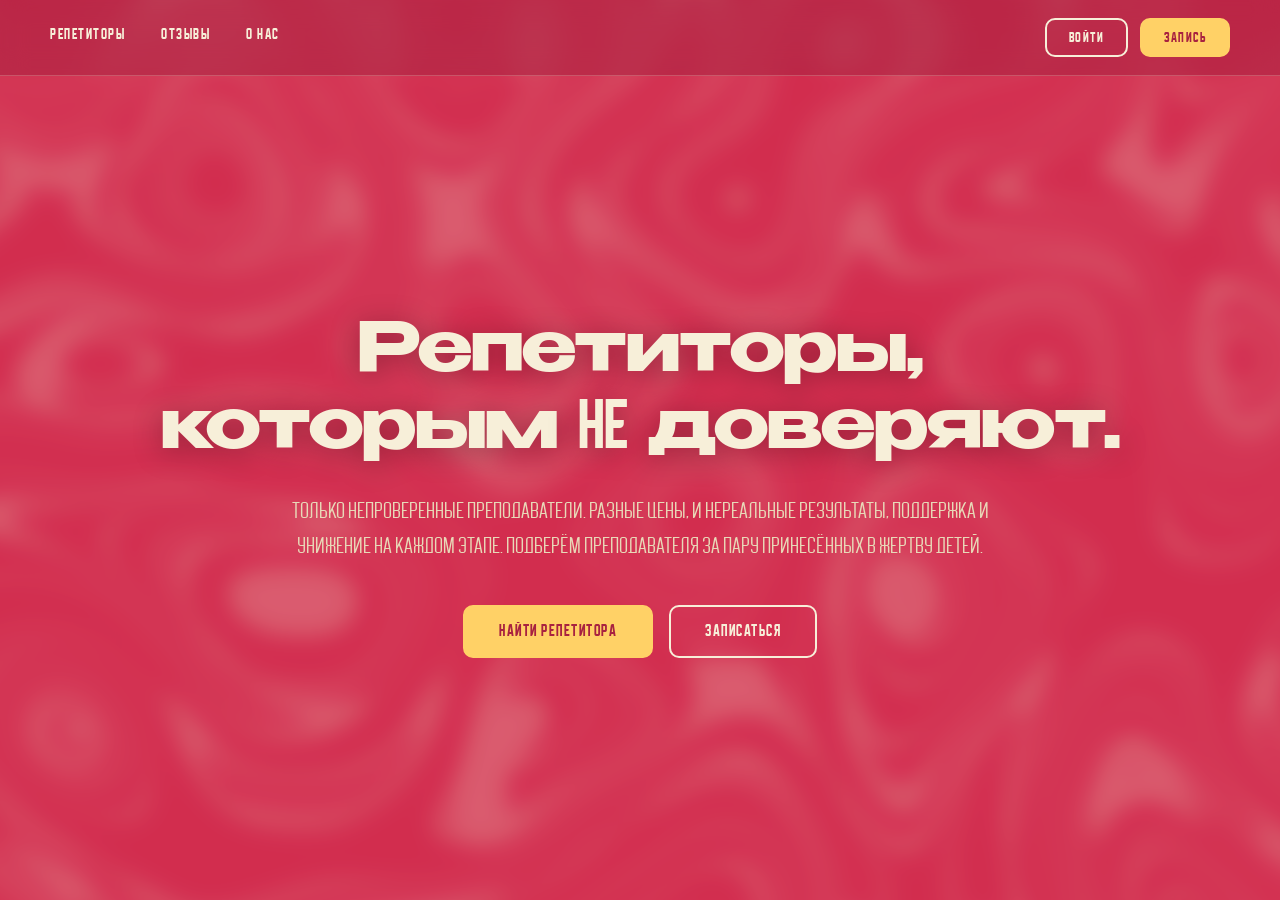
==== commit 868b0918: "Rename deepseek_html_20261014_28ccd4.html to index.html" ====
--- a/index.html
+++ b/index.html
@@ -3,20 +3,18 @@
 <head>
     <meta charset="UTF-8">
     <meta name="viewport" content="width=device-width, initial-scale=1.0">
-    <title>PLUS REP — Репетиторы, которым доверяют</title>
+    <title>PLUS REP — Репетиторы, которым НЕ доверяют</title>
     <link rel="stylesheet" href="style.css">
 </head>
 <body>
 
     <header>
-        <!-- Меню по центру -->
         <nav class="header-nav">
             <a href="subjects.html">РЕПЕТИТОРЫ</a>
             <a href="reviews.html">ОТЗЫВЫ</a>
             <a href="about.html">О НАС</a>
         </nav>
 
-        <!-- Кнопки справа -->
         <div class="header-actions">
             <a href="login.html" class="btn btn-outline">ВОЙТИ</a>
             <a href="schedule.html" class="btn btn-accent">ЗАПИСЬ</a>
@@ -24,9 +22,12 @@
     </header>
 
     <main class="hero">
-        <h1 class="hero-title">Репетиторы,<br>которым доверяют.</h1>
+        <h1 class="hero-title">
+            Репетиторы,<br>
+            которым <span class="hero-accent">НЕ</span> доверяют.
+        </h1>
         <p class="hero-subtitle">
-            Только проверенные преподаватели. Чёткие цены, реальные результаты, поддержка на каждом этапе. Подберём преподавателя за пару минут.
+            Только <span class="hero-accent">НЕ</span>проверенные преподаватели. <span class="hero-accent">РАЗНЫЕ</span> цены, и <span class="hero-accent">НЕ</span>реальные результаты, поддержка и унижение на каждом этапе. Подберём преподавателя за пару принесённых в жертву <span class="hero-accent">ДЕТЕЙ</span>.
         </p>
         <div class="hero-actions">
             <a href="subjects.html" class="btn btn-accent btn-lg">Найти репетитора</a>
--- a/style.css
+++ b/style.css
@@ -1,10 +1,46 @@
 /* =========================================
-   ШРИФТЫ
-   ========================================= */
-@import url('https://fonts.googleapis.com/css2?family=Unbounded:wght@400;600;700;900&family=Inter:wght@400;500;600;700&display=swap');
-
-/* =========================================
-   ПЕРЕМЕННЫЕ
+   1. ПОДКЛЮЧЕНИЕ ШРИФТОВ
+   ========================================= */
+
+/* Benzin Bold — для заголовков */
+@font-face {
+    font-family: 'Benzin';
+    src: url('fonts/benzin-bold.woff2') format('woff2'),
+         url('fonts/benzin-bold.woff') format('woff');
+    font-weight: 700;
+    font-style: normal;
+    font-display: swap;
+}
+
+/* Buyan Regular — для основного текста */
+@font-face {
+    font-family: 'Buyan';
+    src: url('fonts/BuyanRegular.ttf') format('truetype');
+    font-weight: 400;
+    font-style: normal;
+    font-display: swap;
+}
+
+/* Buyan Bold */
+@font-face {
+    font-family: 'Buyan';
+    src: url('fonts/BuyanBold.ttf') format('truetype');
+    font-weight: 700;
+    font-style: normal;
+    font-display: swap;
+}
+
+/* Buyan Thin */
+@font-face {
+    font-family: 'Buyan';
+    src: url('fonts/BuyanThin.ttf') format('truetype');
+    font-weight: 300;
+    font-style: normal;
+    font-display: swap;
+}
+
+/* =========================================
+   2. ПЕРЕМЕННЫЕ ЦВЕТОВ
    ========================================= */
 :root {
     --bg:           #d12e4f;
@@ -18,13 +54,13 @@
 }
 
 /* =========================================
-   БАЗА
+   3. БАЗА
    ========================================= */
 * {
     margin: 0;
     padding: 0;
     box-sizing: border-box;
-    font-family: 'Inter', Arial, sans-serif;
+    font-family: 'Buyan', 'Inter', Arial, sans-serif;
 }
 
 body {
@@ -55,6 +91,7 @@
     pointer-events: none;
 }
 
+/* Затемнение поверх паттерна, чтобы текст читался */
 body::after {
     content: '';
     position: fixed;
@@ -71,7 +108,7 @@
 }
 
 /* =========================================
-   КНОПКИ (общие)
+   4. КНОПКИ
    ========================================= */
 .btn {
     display: inline-flex;
@@ -79,9 +116,10 @@
     justify-content: center;
     padding: 10px 22px;
     border-radius: 10px;
+    font-family: 'Buyan', sans-serif;
     font-size: 14px;
-    font-weight: 600;
-    letter-spacing: 1px;
+    font-weight: 700;
+    letter-spacing: 1.5px;
     text-transform: uppercase;
     cursor: pointer;
     border: 2px solid transparent;
@@ -119,7 +157,7 @@
 }
 
 /* =========================================
-   ШАПКА
+   5. ШАПКА
    ========================================= */
 header {
     display: flex;
@@ -136,28 +174,16 @@
     gap: 20px;
 }
 
-/* Левая часть: иконка */
-.header-logo {
-    display: flex;
-    align-items: center;
-    flex-shrink: 0;
-    transition: transform 0.25s;
-}
-
-.header-logo:hover {
-    transform: scale(1.05);
-}
-
-/* Центральная часть: меню */
+/* Меню */
 .header-nav {
     display: flex;
     align-items: center;
-    justify-content: center;
     gap: 36px;
-    flex: 1;
-    font-size: 14px;
-    font-weight: 600;
+    font-family: 'Buyan', sans-serif;
+    font-size: 15px;
+    font-weight: 700;
     letter-spacing: 1.5px;
+    flex-grow: 1;
 }
 
 .header-nav a {
@@ -172,7 +198,7 @@
     border-bottom-color: var(--accent);
 }
 
-/* Правая часть: кнопки */
+/* Кнопки справа */
 .header-actions {
     display: flex;
     align-items: center;
@@ -189,6 +215,7 @@
     white-space: nowrap;
     overflow: hidden;
     text-overflow: ellipsis;
+    text-transform: none !important;
 }
 
 .user-name-link:hover {
@@ -197,7 +224,7 @@
 }
 
 /* =========================================
-   ГЛАВНАЯ (HERO)
+   6. ГЛАВНАЯ (HERO)
    ========================================= */
 .hero {
     flex-grow: 1;
@@ -215,21 +242,25 @@
     z-index: 1;
 }
 
+/* Заголовок — Benzin Bold */
 .hero-title {
-    font-family: 'Unbounded', sans-serif;
-    font-size: 72px;
+    font-family: 'Benzin', 'Buyan', sans-serif;
+    font-size: 68px;
     line-height: 1.05;
     font-weight: 700;
-    letter-spacing: -2px;
-    color: var(--text);
-    text-shadow: 0 4px 30px rgba(0, 0, 0, 0.25);
-}
-
+    letter-spacing: -1px;
+    color: var(--text);
+    text-shadow: 0 4px 30px rgba(0, 0, 0, 0.3);
+}
+
+/* Подзаголовок — Buyan Regular */
 .hero-subtitle {
-    font-size: 20px;
+    font-family: 'Buyan', sans-serif;
+    font-size: 22px;
     line-height: 1.6;
     color: var(--text-muted);
     max-width: 720px;
+    font-weight: 400;
 }
 
 .hero-actions {
@@ -241,7 +272,7 @@
 }
 
 /* =========================================
-   АДАПТИВНОСТЬ
+   7. АДАПТИВНОСТЬ
    ========================================= */
 @media (max-width: 992px) {
     header {
@@ -257,10 +288,10 @@
         margin-top: 8px;
     }
     .hero-title {
-        font-size: 52px;
+        font-size: 48px;
     }
     .hero-subtitle {
-        font-size: 17px;
+        font-size: 18px;
     }
 }
 
@@ -286,11 +317,11 @@
         gap: 20px;
     }
     .hero-title {
-        font-size: 34px;
-        letter-spacing: -1px;
+        font-size: 32px;
+        letter-spacing: 0;
     }
     .hero-subtitle {
-        font-size: 15px;
+        font-size: 16px;
     }
     .btn-lg {
         padding: 13px 24px;
@@ -307,10 +338,6 @@
         padding: 10px 15px;
         gap: 10px;
     }
-    .header-logo svg {
-        width: 32px;
-        height: 32px;
-    }
     .btn {
         padding: 7px 10px;
         font-size: 11px;
@@ -321,7 +348,7 @@
         font-size: 11px;
     }
     .hero-title {
-        font-size: 26px;
+        font-size: 24px;
     }
     .hero-subtitle {
         font-size: 14px;
@@ -334,3 +361,10 @@
         width: 100%;
     }
 }
+/* =========================================
+   ЭФФЕКТ НАВЕДЕНИЯ НА КНОПКУ "ЗАПИСЬ"
+   ========================================= */
+.btn-accent:hover {
+    transform: translateY(-3px) scale(1.05);
+    box-shadow: 0 12px 28px rgba(255, 209, 102, 0.45);
+}
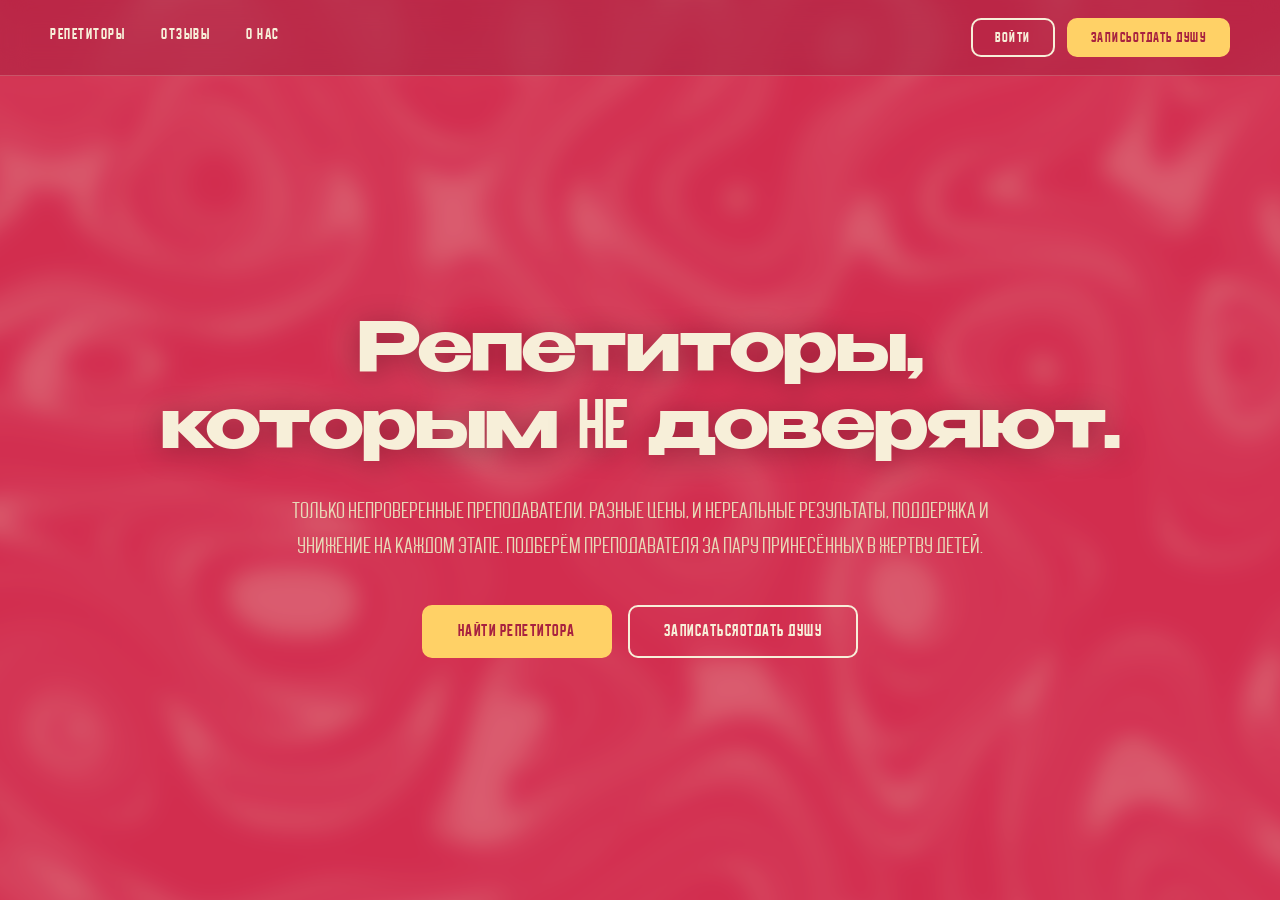
==== commit bfbdc46f: "Update index.html" ====
--- a/index.html
+++ b/index.html
@@ -17,7 +17,10 @@
 
         <div class="header-actions">
             <a href="login.html" class="btn btn-outline">ВОЙТИ</a>
-            <a href="schedule.html" class="btn btn-accent">ЗАПИСЬ</a>
+            <a href="schedule.html" class="btn btn-accent btn-book">
+                <span class="btn-text-normal">ЗАПИСЬ</span>
+                <span class="btn-text-hover">ОТДАТЬ ДУШУ</span>
+            </a>
         </div>
     </header>
 
@@ -31,7 +34,10 @@
         </p>
         <div class="hero-actions">
             <a href="subjects.html" class="btn btn-accent btn-lg">Найти репетитора</a>
-            <a href="schedule.html" class="btn btn-outline btn-lg">Записаться</a>
+            <a href="schedule.html" class="btn btn-outline btn-lg btn-book">
+                <span class="btn-text-normal">Записаться</span>
+                <span class="btn-text-hover">Отдать душу</span>
+            </a>
         </div>
     </main>
 
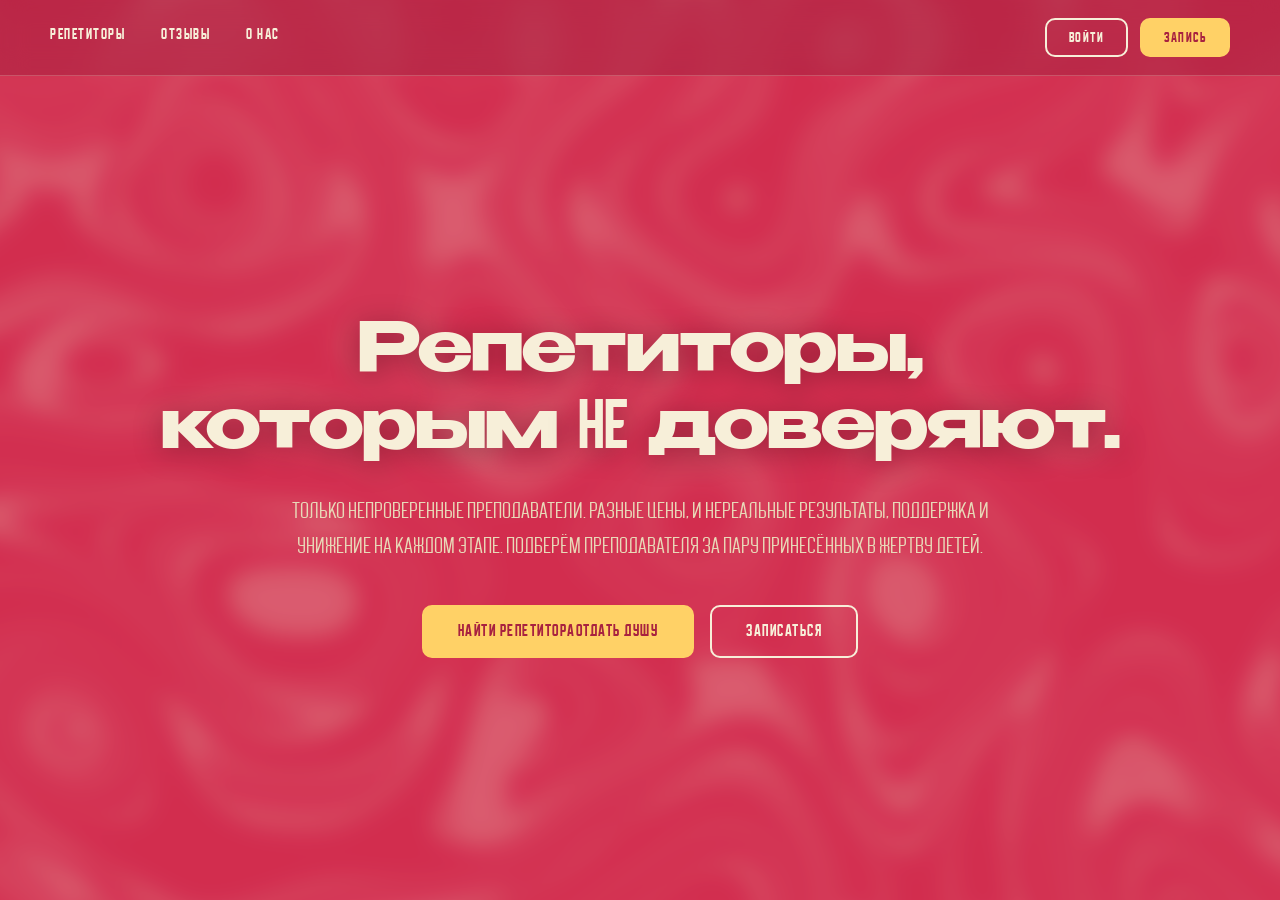
==== commit 6b315cfa: "Update index.html" ====
--- a/index.html
+++ b/index.html
@@ -17,10 +17,7 @@
 
         <div class="header-actions">
             <a href="login.html" class="btn btn-outline">ВОЙТИ</a>
-            <a href="schedule.html" class="btn btn-accent btn-book">
-                <span class="btn-text-normal">ЗАПИСЬ</span>
-                <span class="btn-text-hover">ОТДАТЬ ДУШУ</span>
-            </a>
+            <a href="schedule.html" class="btn btn-accent">ЗАПИСЬ</a>
         </div>
     </header>
 
@@ -33,11 +30,11 @@
             Только <span class="hero-accent">НЕ</span>проверенные преподаватели. <span class="hero-accent">РАЗНЫЕ</span> цены, и <span class="hero-accent">НЕ</span>реальные результаты, поддержка и унижение на каждом этапе. Подберём преподавателя за пару принесённых в жертву <span class="hero-accent">ДЕТЕЙ</span>.
         </p>
         <div class="hero-actions">
-            <a href="subjects.html" class="btn btn-accent btn-lg">Найти репетитора</a>
-            <a href="schedule.html" class="btn btn-outline btn-lg btn-book">
-                <span class="btn-text-normal">Записаться</span>
+            <a href="subjects.html" class="btn btn-accent btn-lg btn-book">
+                <span class="btn-text-normal">Найти репетитора</span>
                 <span class="btn-text-hover">Отдать душу</span>
             </a>
+            <a href="schedule.html" class="btn btn-outline btn-lg">Записаться</a>
         </div>
     </main>
 
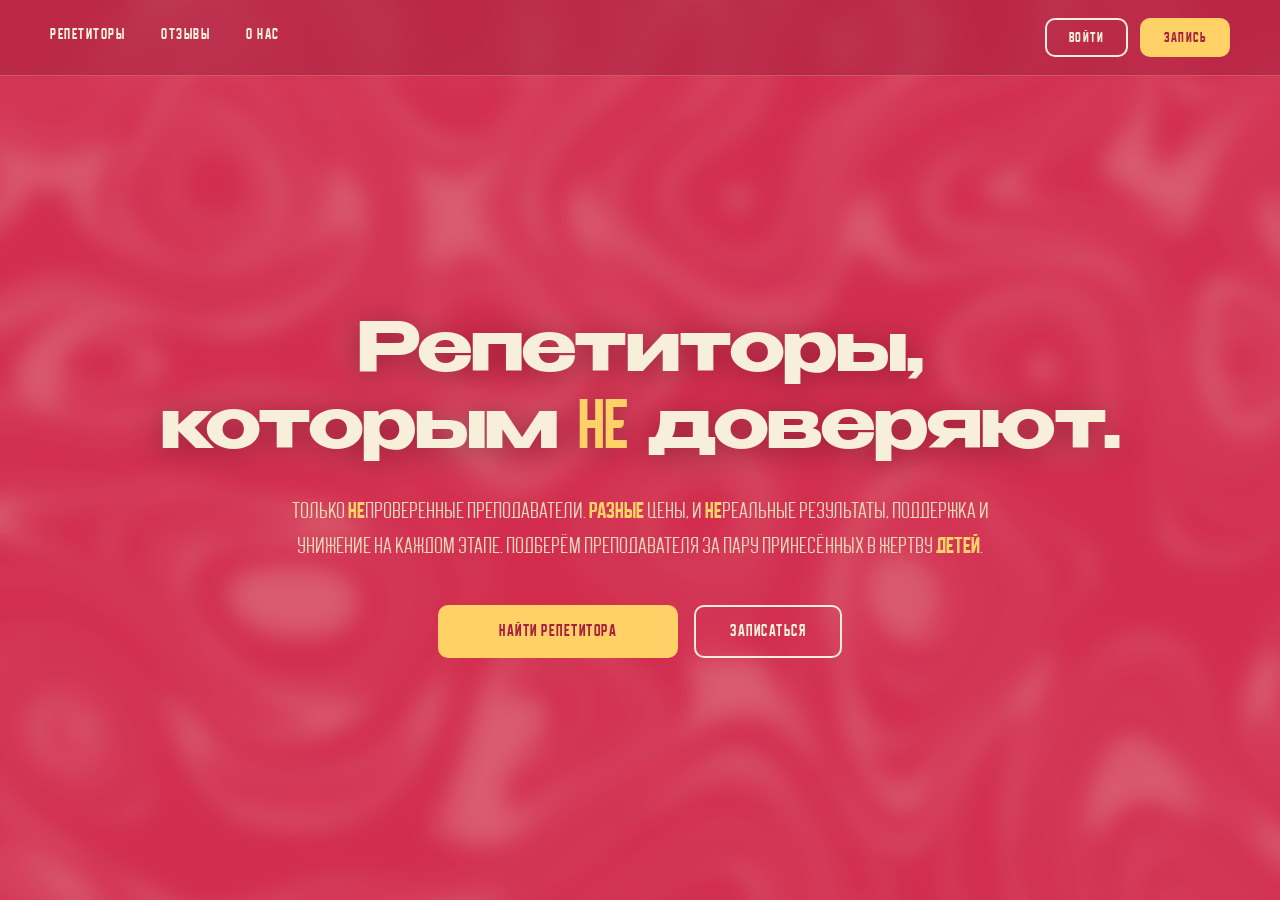
==== commit 887f570d: "Update index.html" ====
--- a/index.html
+++ b/index.html
@@ -34,7 +34,7 @@
                 <span class="btn-text-normal">Найти репетитора</span>
                 <span class="btn-text-hover">Отдать душу</span>
             </a>
-            <a href="schedule.html" class="btn btn-outline btn-lg">Записаться</a>
+            <a href="schedule.html" class="btn btn-outline btn-lg btn-shake">Записаться</a>
         </div>
     </main>
 
--- a/style.css
+++ b/style.css
@@ -1,8 +1,6 @@
 /* =========================================
    1. ПОДКЛЮЧЕНИЕ ШРИФТОВ
    ========================================= */
-
-/* Benzin Bold — для заголовков */
 @font-face {
     font-family: 'Benzin';
     src: url('fonts/benzin-bold.woff2') format('woff2'),
@@ -12,7 +10,6 @@
     font-display: swap;
 }
 
-/* Buyan Regular — для основного текста */
 @font-face {
     font-family: 'Buyan';
     src: url('fonts/BuyanRegular.ttf') format('truetype');
@@ -21,7 +18,6 @@
     font-display: swap;
 }
 
-/* Buyan Bold */
 @font-face {
     font-family: 'Buyan';
     src: url('fonts/BuyanBold.ttf') format('truetype');
@@ -30,7 +26,6 @@
     font-display: swap;
 }
 
-/* Buyan Thin */
 @font-face {
     font-family: 'Buyan';
     src: url('fonts/BuyanThin.ttf') format('truetype');
@@ -91,7 +86,7 @@
     pointer-events: none;
 }
 
-/* Затемнение поверх паттерна, чтобы текст читался */
+/* Затемнение поверх паттерна */
 body::after {
     content: '';
     position: fixed;
@@ -147,8 +142,8 @@
 .btn-accent:hover {
     background: var(--accent-hover);
     border-color: var(--accent-hover);
-    transform: translateY(-2px);
-    box-shadow: 0 8px 20px rgba(0, 0, 0, 0.25);
+    transform: translateY(-3px) scale(1.05);
+    box-shadow: 0 12px 28px rgba(255, 209, 102, 0.45);
 }
 
 .btn-lg {
@@ -157,7 +152,46 @@
 }
 
 /* =========================================
-   5. ШАПКА
+   5. КНОПКА-ПЕРЕВЁРТЫШ
+   (Найти репетитора → Отдать душу)
+   ========================================= */
+.btn-book {
+    position: relative;
+    overflow: hidden;
+    min-width: 240px;
+}
+
+.btn-book .btn-text-normal,
+.btn-book .btn-text-hover {
+    display: block;
+    transition: transform 0.3s ease, opacity 0.3s ease;
+    white-space: nowrap;
+}
+
+.btn-book .btn-text-hover {
+    position: absolute;
+    top: 50%;
+    left: 50%;
+    transform: translate(-50%, 200%);
+    opacity: 0;
+    color: #d12e4f;
+    font-weight: 900;
+    letter-spacing: 2px;
+    text-transform: uppercase;
+}
+
+.btn-book:hover .btn-text-normal {
+    transform: translateY(-200%);
+    opacity: 0;
+}
+
+.btn-book:hover .btn-text-hover {
+    transform: translate(-50%, -50%);
+    opacity: 1;
+}
+
+/* =========================================
+   6. ШАПКА
    ========================================= */
 header {
     display: flex;
@@ -174,7 +208,6 @@
     gap: 20px;
 }
 
-/* Меню */
 .header-nav {
     display: flex;
     align-items: center;
@@ -198,7 +231,6 @@
     border-bottom-color: var(--accent);
 }
 
-/* Кнопки справа */
 .header-actions {
     display: flex;
     align-items: center;
@@ -224,7 +256,7 @@
 }
 
 /* =========================================
-   6. ГЛАВНАЯ (HERO)
+   7. ГЛАВНАЯ (HERO)
    ========================================= */
 .hero {
     flex-grow: 1;
@@ -242,7 +274,6 @@
     z-index: 1;
 }
 
-/* Заголовок — Benzin Bold */
 .hero-title {
     font-family: 'Benzin', 'Buyan', sans-serif;
     font-size: 68px;
@@ -253,7 +284,6 @@
     text-shadow: 0 4px 30px rgba(0, 0, 0, 0.3);
 }
 
-/* Подзаголовок — Buyan Regular */
 .hero-subtitle {
     font-family: 'Buyan', sans-serif;
     font-size: 22px;
@@ -263,6 +293,11 @@
     font-weight: 400;
 }
 
+.hero-accent {
+    color: var(--accent);
+    font-weight: 700;
+}
+
 .hero-actions {
     display: flex;
     gap: 16px;
@@ -272,7 +307,7 @@
 }
 
 /* =========================================
-   7. АДАПТИВНОСТЬ
+   8. АДАПТИВНОСТЬ
    ========================================= */
 @media (max-width: 992px) {
     header {
@@ -327,6 +362,9 @@
         padding: 13px 24px;
         font-size: 14px;
     }
+    .btn-book {
+        min-width: 200px;
+    }
     body::before {
         filter: blur(6px);
         opacity: 0.35;
@@ -360,11 +398,7 @@
     .hero-actions .btn {
         width: 100%;
     }
-}
-/* =========================================
-   ЭФФЕКТ НАВЕДЕНИЯ НА КНОПКУ "ЗАПИСЬ"
-   ========================================= */
-.btn-accent:hover {
-    transform: translateY(-3px) scale(1.05);
-    box-shadow: 0 12px 28px rgba(255, 209, 102, 0.45);
-}
+    .btn-book {
+        min-width: 100%;
+    }
+}
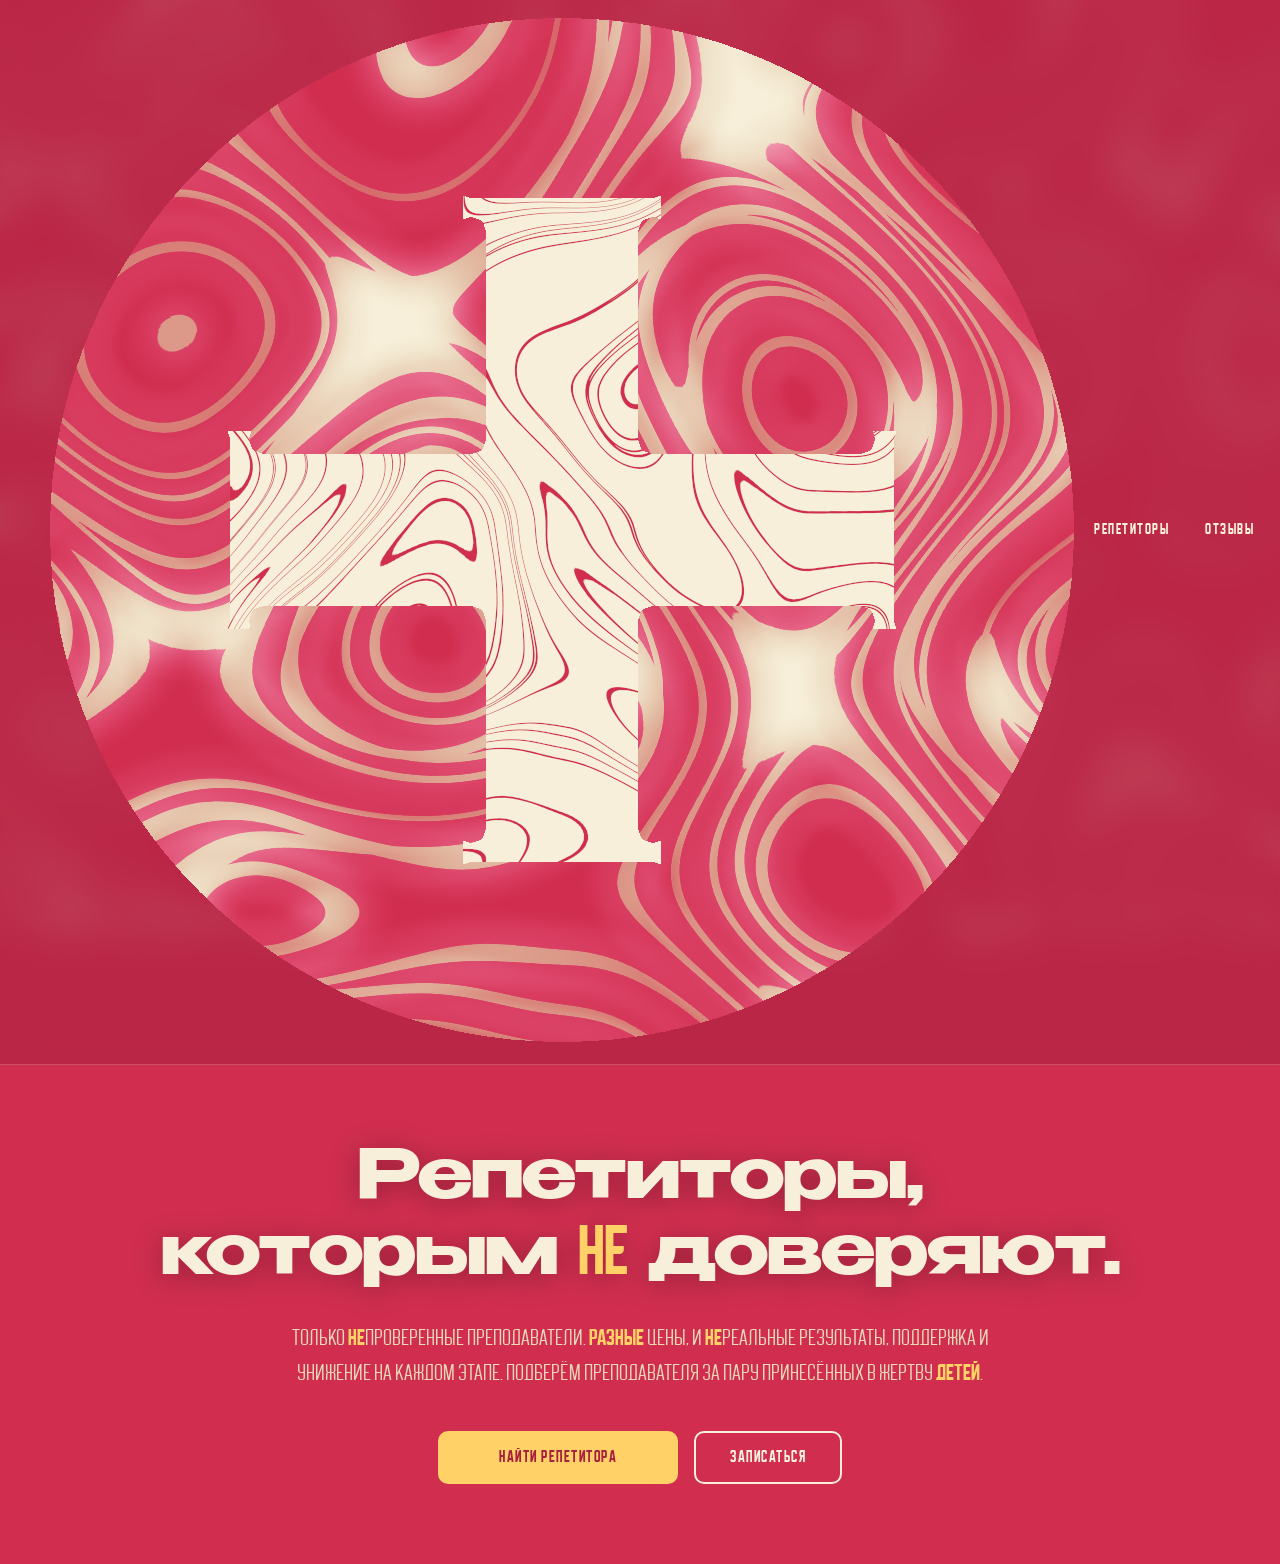
==== commit f615fe31: "Update index.html" ====
--- a/index.html
+++ b/index.html
@@ -9,6 +9,10 @@
 <body>
 
     <header>
+        <a href="index.html" class="header-logo">
+            <img src="images/logo.png" alt="PLUS REP">
+        </a>
+
         <nav class="header-nav">
             <a href="subjects.html">РЕПЕТИТОРЫ</a>
             <a href="reviews.html">ОТЗЫВЫ</a>
--- a/style.css
+++ b/style.css
@@ -68,7 +68,6 @@
     position: relative;
 }
 
-/* Размытый паттерн на фоне */
 body::before {
     content: '';
     position: fixed;
@@ -86,7 +85,6 @@
     pointer-events: none;
 }
 
-/* Затемнение поверх паттерна */
 body::after {
     content: '';
     position: fixed;
@@ -153,7 +151,6 @@
 
 /* =========================================
    5. КНОПКА-ПЕРЕВЁРТЫШ
-   (Найти репетитора → Отдать душу)
    ========================================= */
 .btn-book {
     position: relative;
@@ -191,7 +188,24 @@
 }
 
 /* =========================================
-   6. ШАПКА
+   6. КНОПКА-ДРОЖАЛКА
+   ========================================= */
+.btn-shake:hover {
+    animation: shake 0.5s ease-in-out;
+}
+
+@keyframes shake {
+    0%   { transform: translateX(0); }
+    15%  { transform: translateX(-8px) rotate(-2deg); }
+    30%  { transform: translateX(8px) rotate(2deg); }
+    45%  { transform: translateX(-6px) rotate(-1deg); }
+    60%  { transform: translateX(6px) rotate(1deg); }
+    75%  { transform: translateX(-3px); }
+    100% { transform: translateX(0); }
+}
+
+/* =========================================
+   7. ШАПКА
    ========================================= */
 header {
     display: flex;
@@ -226,7 +240,8 @@
     transition: border-color 0.25s, color 0.25s;
 }
 
-.header-nav a:hover {
+.header-nav a:hover,
+.header-nav a.active {
     color: var(--accent);
     border-bottom-color: var(--accent);
 }
@@ -238,7 +253,6 @@
     flex-shrink: 0;
 }
 
-/* Имя залогиненного юзера */
 .user-name-link {
     background: transparent !important;
     border-color: var(--accent) !important;
@@ -256,7 +270,7 @@
 }
 
 /* =========================================
-   7. ГЛАВНАЯ (HERO)
+   8. ГЛАВНАЯ (HERO)
    ========================================= */
 .hero {
     flex-grow: 1;
@@ -307,7 +321,619 @@
 }
 
 /* =========================================
-   8. АДАПТИВНОСТЬ
+   9. СТРАНИЦА "О НАС"
+   ========================================= */
+.about-container {
+    flex-grow: 1;
+    max-width: 900px;
+    margin: 0 auto;
+    padding: 60px 40px;
+    width: 100%;
+    position: relative;
+    z-index: 1;
+    text-align: center;
+}
+
+.about-title {
+    font-family: 'Benzin', 'Buyan', sans-serif;
+    font-size: 64px;
+    font-weight: 700;
+    letter-spacing: -1px;
+    color: var(--text);
+    margin-bottom: 30px;
+    text-shadow: 0 4px 30px rgba(0, 0, 0, 0.3);
+}
+
+.about-text {
+    font-family: 'Buyan', sans-serif;
+    font-size: 20px;
+    line-height: 1.7;
+    color: var(--text-muted);
+    margin-bottom: 40px;
+}
+
+.about-text strong { color: var(--accent); font-weight: 700; }
+
+.about-photo {
+    margin: 40px 0;
+    border-radius: 20px;
+    overflow: hidden;
+    border: 3px solid var(--border);
+    box-shadow: 0 20px 50px rgba(0, 0, 0, 0.35);
+}
+
+.about-photo img { display: block; width: 100%; height: auto; }
+
+.about-subtitle {
+    font-family: 'Benzin', 'Buyan', sans-serif;
+    font-size: 36px;
+    font-weight: 700;
+    color: var(--text);
+    margin: 50px 0 25px;
+    letter-spacing: -0.5px;
+}
+
+/* =========================================
+   10. КАРТОЧКИ РЕПЕТИТОРОВ (в about)
+   ========================================= */
+.tutors-grid {
+    display: grid;
+    grid-template-columns: repeat(2, 1fr);
+    gap: 20px;
+    margin-top: 30px;
+    text-align: left;
+}
+
+.tutor-card {
+    background: rgba(0, 0, 0, 0.2);
+    border: 1px solid var(--border);
+    border-radius: 14px;
+    padding: 22px 26px;
+    transition: transform 0.25s ease, box-shadow 0.25s ease, border-color 0.25s ease;
+}
+
+.tutor-card:hover {
+    transform: translateY(-4px);
+    box-shadow: 0 12px 30px rgba(0, 0, 0, 0.3);
+    border-color: var(--accent);
+}
+
+.tutor-card-name {
+    font-family: 'Benzin', 'Buyan', sans-serif;
+    font-size: 24px;
+    font-weight: 700;
+    color: var(--accent);
+    margin-bottom: 10px;
+    letter-spacing: -0.3px;
+}
+
+.tutor-card-desc {
+    font-family: 'Buyan', sans-serif;
+    font-size: 17px;
+    line-height: 1.55;
+    color: var(--text-muted);
+}
+
+/* =========================================
+   11. КОНТАКТЫ + КАРТА (about)
+   ========================================= */
+.contacts-wrapper {
+    display: grid;
+    grid-template-columns: 1fr 1fr;
+    gap: 30px;
+    margin-top: 30px;
+    align-items: stretch;
+    text-align: left;
+}
+
+.contacts-wrapper .about-contacts {
+    display: block;
+    margin: 0;
+    padding: 30px 35px;
+    align-self: stretch;
+    background: rgba(0, 0, 0, 0.15);
+    border-radius: 16px;
+    border: 1px solid var(--border);
+    list-style: none;
+}
+
+.contacts-wrapper .about-contacts li {
+    font-family: 'Buyan', sans-serif;
+    font-size: 22px;
+    line-height: 1.6;
+    color: var(--text);
+    padding: 10px 0;
+    border-bottom: 1px solid var(--border);
+}
+
+.contacts-wrapper .about-contacts li:last-child { border-bottom: none; }
+
+.contacts-wrapper .about-contacts strong {
+    color: var(--accent);
+    font-weight: 700;
+}
+
+.map-photo {
+    border-radius: 16px;
+    overflow: hidden;
+    border: 3px solid var(--border);
+    box-shadow: 0 15px 40px rgba(0, 0, 0, 0.35);
+}
+
+.map-photo img {
+    display: block;
+    width: 100%;
+    height: 100%;
+    object-fit: cover;
+    min-height: 300px;
+}
+
+/* =========================================
+   12. РЕАЛЬНЫЕ ИЗВЕРГИ (about)
+   ========================================= */
+.villains-title {
+    color: var(--text) !important;
+    text-shadow: 0 4px 30px rgba(0, 0, 0, 0.4);
+    margin-top: 70px;
+    font-size: 44px;
+    letter-spacing: 1px;
+}
+
+.villains-list {
+    display: flex;
+    flex-direction: column;
+    gap: 25px;
+    margin-top: 40px;
+    text-align: left;
+}
+
+.villain-card {
+    display: grid;
+    grid-template-columns: 1fr 180px;
+    gap: 25px;
+    align-items: center;
+    background: rgba(0, 0, 0, 0.25);
+    border: 2px solid rgba(255, 209, 102, 0.3);
+    border-radius: 16px;
+    padding: 25px 30px;
+    transition: transform 0.25s ease, border-color 0.25s ease, box-shadow 0.25s ease;
+}
+
+.villain-card:hover {
+    transform: translateX(8px);
+    border-color: var(--accent);
+    box-shadow: 0 15px 40px rgba(255, 209, 102, 0.2);
+}
+
+.villain-info { min-width: 0; }
+
+.villain-name {
+    font-family: 'Benzin', 'Buyan', sans-serif;
+    font-size: 26px;
+    font-weight: 700;
+    color: var(--accent);
+    margin-bottom: 12px;
+    letter-spacing: 0.5px;
+}
+
+.villain-nick {
+    font-family: 'Buyan', sans-serif;
+    font-size: 20px;
+    font-weight: 400;
+    color: var(--text-muted);
+    opacity: 0.8;
+}
+
+.villain-role {
+    font-family: 'Buyan', sans-serif;
+    font-size: 17px;
+    line-height: 1.5;
+    color: var(--text);
+    font-weight: 700;
+    margin-bottom: 10px;
+}
+
+.villain-desc {
+    font-family: 'Buyan', sans-serif;
+    font-size: 17px;
+    line-height: 1.6;
+    color: var(--text-muted);
+}
+
+.villain-photo {
+    width: 180px;
+    height: 180px;
+    border-radius: 14px;
+    overflow: hidden;
+    border: 2px solid var(--border);
+    flex-shrink: 0;
+}
+
+.villain-photo img {
+    display: block;
+    width: 100%;
+    height: 100%;
+    object-fit: cover;
+}
+
+/* =========================================
+   13. СТРАНИЦА РЕПЕТИТОРОВ (SUBJECTS)
+   ========================================= */
+.subjects-page {
+    flex-grow: 1;
+    max-width: 1100px;
+    margin: 0 auto;
+    padding: 60px 40px;
+    width: 100%;
+    position: relative;
+    z-index: 1;
+}
+
+.page-title {
+    font-family: 'Benzin', 'Buyan', sans-serif;
+    font-size: 56px;
+    font-weight: 700;
+    letter-spacing: -1px;
+    color: var(--text);
+    margin-bottom: 15px;
+    text-align: center;
+    text-shadow: 0 4px 30px rgba(0, 0, 0, 0.3);
+}
+
+.page-subtitle {
+    font-family: 'Buyan', sans-serif;
+    font-size: 18px;
+    color: var(--text-muted);
+    text-align: center;
+    margin-bottom: 50px;
+}
+
+.tutors-grid {
+    display: grid;
+    grid-template-columns: repeat(3, 1fr);
+    gap: 25px;
+}
+
+.tutor-card-link {
+    display: block;
+    background: rgba(0, 0, 0, 0.25);
+    border: 2px solid var(--border);
+    border-radius: 18px;
+    overflow: hidden;
+    transition: transform 0.25s ease, border-color 0.25s ease, box-shadow 0.25s ease;
+    color: var(--text);
+    text-decoration: none;
+}
+
+.tutor-card-link:hover {
+    transform: translateY(-6px);
+    border-color: var(--accent);
+    box-shadow: 0 20px 45px rgba(255, 209, 102, 0.25);
+}
+
+.tutor-card-photo {
+    width: 100%;
+    aspect-ratio: 1 / 1;
+    overflow: hidden;
+    background: rgba(0, 0, 0, 0.3);
+}
+
+.tutor-card-photo img {
+    width: 100%;
+    height: 100%;
+    object-fit: cover;
+    display: block;
+    transition: transform 0.4s ease;
+}
+
+.tutor-card-link:hover .tutor-card-photo img {
+    transform: scale(1.06);
+}
+
+.tutor-card-body {
+    padding: 22px 24px 26px;
+    text-align: center;
+}
+
+.tutor-card-body .tutor-card-name {
+    font-family: 'Benzin', 'Buyan', sans-serif;
+    font-size: 22px;
+    font-weight: 700;
+    color: var(--text);
+    margin-bottom: 8px;
+    letter-spacing: -0.3px;
+}
+
+.tutor-card-subject {
+    font-family: 'Buyan', sans-serif;
+    font-size: 16px;
+    color: var(--text-muted);
+    margin-bottom: 12px;
+}
+
+.tutor-card-price {
+    font-family: 'Benzin', 'Buyan', sans-serif;
+    font-size: 20px;
+    font-weight: 700;
+    color: var(--accent);
+    letter-spacing: 0.5px;
+}
+
+/* =========================================
+   14. КАРТОЧКА САТАНЫ (горизонтальная)
+   ========================================= */
+.satan-card {
+    display: grid;
+    grid-template-columns: 280px 1fr;
+    gap: 30px;
+    background: linear-gradient(135deg, rgba(168, 34, 64, 0.55), rgba(0, 0, 0, 0.35));
+    border: 3px solid var(--accent);
+    border-radius: 20px;
+    padding: 30px;
+    margin-bottom: 50px;
+    text-decoration: none;
+    color: var(--text);
+    transition: transform 0.3s ease, box-shadow 0.3s ease;
+    position: relative;
+    overflow: hidden;
+    box-shadow: 0 20px 50px rgba(255, 209, 102, 0.2);
+}
+
+.satan-card::before {
+    content: '';
+    position: absolute;
+    inset: 0;
+    background: radial-gradient(circle at 50% 50%, rgba(255, 209, 102, 0.08), transparent 70%);
+    pointer-events: none;
+}
+
+.satan-card:hover {
+    transform: translateY(-6px);
+    box-shadow: 0 30px 70px rgba(255, 209, 102, 0.35);
+}
+
+.satan-card-photo {
+    border-radius: 14px;
+    overflow: hidden;
+    aspect-ratio: 1 / 1;
+    border: 2px solid var(--border);
+}
+
+.satan-card-photo img {
+    width: 100%;
+    height: 100%;
+    object-fit: cover;
+    display: block;
+    transition: transform 0.4s ease;
+}
+
+.satan-card:hover .satan-card-photo img { transform: scale(1.05); }
+
+.satan-card-body {
+    display: flex;
+    flex-direction: column;
+    justify-content: center;
+    gap: 10px;
+    position: relative;
+    z-index: 1;
+}
+
+.satan-card-tag {
+    display: inline-block;
+    align-self: flex-start;
+    background: var(--accent);
+    color: var(--bg-dark);
+    font-family: 'Benzin', 'Buyan', sans-serif;
+    font-size: 12px;
+    font-weight: 700;
+    letter-spacing: 2px;
+    padding: 5px 14px;
+    border-radius: 6px;
+    margin-bottom: 5px;
+}
+
+.satan-card-name {
+    font-family: 'Benzin', 'Buyan', sans-serif;
+    font-size: 44px;
+    font-weight: 700;
+    color: var(--text);
+    letter-spacing: -1px;
+    line-height: 1.1;
+    text-shadow: 0 4px 30px rgba(0, 0, 0, 0.5);
+}
+
+.satan-card-subject {
+    font-family: 'Buyan', sans-serif;
+    font-size: 20px;
+    color: var(--accent);
+    font-weight: 700;
+    letter-spacing: 0.5px;
+}
+
+.satan-card-desc {
+    font-family: 'Buyan', sans-serif;
+    font-size: 16px;
+    line-height: 1.6;
+    color: var(--text-muted);
+    margin: 10px 0;
+}
+
+.satan-card-price {
+    font-family: 'Benzin', 'Buyan', sans-serif;
+    font-size: 28px;
+    font-weight: 700;
+    color: var(--accent);
+    margin-top: 10px;
+    letter-spacing: 0.5px;
+}
+
+/* =========================================
+   15. КАРТОЧКА КОТЁНКА (6-я в сетке)
+   ========================================= */
+.cat-card {
+    border-style: dashed !important;
+    border-color: var(--accent) !important;
+}
+
+.cat-card .tutor-card-photo {
+    background: rgba(0, 0, 0, 0.3);
+}
+
+.cat-card-tag {
+    display: inline-block;
+    background: var(--text);
+    color: var(--bg-dark);
+    font-family: 'Benzin', 'Buyan', sans-serif;
+    font-size: 10px;
+    font-weight: 700;
+    letter-spacing: 1.5px;
+    padding: 3px 10px;
+    border-radius: 5px;
+    margin-bottom: 8px;
+}
+
+.cat-card .tutor-card-subject {
+    font-size: 14px;
+    margin-bottom: 8px;
+}
+
+.cat-card .tutor-card-price {
+    font-size: 18px;
+}
+
+/* =========================================
+   16. СТРАНИЦА РЕПЕТИТОРА (Авито)
+   ========================================= */
+.tutor-breadcrumb {
+    max-width: 1200px;
+    margin: 0 auto;
+    padding: 20px 40px 0;
+    width: 100%;
+    position: relative;
+    z-index: 1;
+}
+
+.tutor-breadcrumb a {
+    display: inline-flex;
+    align-items: center;
+    gap: 10px;
+    font-family: 'Buyan', sans-serif;
+    font-size: 16px;
+    color: var(--text-muted);
+    transition: color 0.2s;
+}
+
+.tutor-breadcrumb a:hover { color: var(--accent); }
+
+.tutor-page {
+    flex-grow: 1;
+    display: grid;
+    grid-template-columns: 420px 1fr;
+    gap: 50px;
+    max-width: 1200px;
+    margin: 0 auto;
+    padding: 40px 40px 80px;
+    width: 100%;
+    position: relative;
+    z-index: 1;
+    align-items: flex-start;
+}
+
+.tutor-page-photo {
+    border-radius: 20px;
+    overflow: hidden;
+    border: 3px solid var(--border);
+    box-shadow: 0 20px 50px rgba(0, 0, 0, 0.4);
+    position: sticky;
+    top: 110px;
+}
+
+.tutor-page-photo img { display: block; width: 100%; height: auto; }
+
+.tutor-page-info {
+    display: flex;
+    flex-direction: column;
+    gap: 18px;
+}
+
+.tutor-page-name {
+    font-family: 'Benzin', 'Buyan', sans-serif;
+    font-size: 48px;
+    font-weight: 700;
+    letter-spacing: -1px;
+    color: var(--text);
+    line-height: 1.1;
+    text-shadow: 0 4px 30px rgba(0, 0, 0, 0.3);
+}
+
+.tutor-page-price {
+    font-family: 'Benzin', 'Buyan', sans-serif;
+    font-size: 32px;
+    font-weight: 700;
+    color: var(--accent);
+    letter-spacing: 0.5px;
+    margin-bottom: 8px;
+}
+
+.tutor-page-desc {
+    font-family: 'Buyan', sans-serif;
+    font-size: 18px;
+    line-height: 1.7;
+    color: var(--text-muted);
+    padding: 20px 0;
+    border-top: 1px solid var(--border);
+    border-bottom: 1px solid var(--border);
+}
+
+.tutor-page-subtitle {
+    font-family: 'Benzin', 'Buyan', sans-serif;
+    font-size: 28px;
+    font-weight: 700;
+    color: var(--text);
+    margin-top: 15px;
+    letter-spacing: -0.3px;
+}
+
+.tutor-specs {
+    width: 100%;
+    border-collapse: collapse;
+    background: rgba(0, 0, 0, 0.2);
+    border-radius: 14px;
+    overflow: hidden;
+    border: 1px solid var(--border);
+}
+
+.tutor-specs tr { border-bottom: 1px solid var(--border); }
+.tutor-specs tr:last-child { border-bottom: none; }
+
+.tutor-specs td {
+    padding: 16px 22px;
+    font-family: 'Buyan', sans-serif;
+    font-size: 16px;
+    vertical-align: top;
+}
+
+.spec-label {
+    color: var(--text-muted);
+    width: 40%;
+    font-weight: 400;
+}
+
+.spec-value {
+    color: var(--text);
+    font-weight: 700;
+}
+
+.tutor-page-btn {
+    margin-top: 15px;
+    text-align: center;
+    width: 100%;
+    max-width: 320px;
+    align-self: flex-start;
+}
+
+/* =========================================
+   17. АДАПТИВ
    ========================================= */
 @media (max-width: 992px) {
     header {
@@ -322,21 +948,30 @@
         justify-content: center;
         margin-top: 8px;
     }
-    .hero-title {
-        font-size: 48px;
-    }
-    .hero-subtitle {
-        font-size: 18px;
-    }
+    .hero-title,
+    .about-title { font-size: 48px; }
+    .hero-subtitle { font-size: 18px; }
+
+    .tutors-grid { grid-template-columns: repeat(2, 1fr); }
+    .tutor-page { grid-template-columns: 1fr; gap: 30px; }
+    .tutor-page-photo {
+        position: static;
+        max-width: 400px;
+        margin: 0 auto;
+    }
+
+    .satan-card {
+        grid-template-columns: 200px 1fr;
+        gap: 22px;
+        padding: 22px;
+    }
+    .satan-card-name { font-size: 32px; }
+    .satan-card-price { font-size: 22px; }
 }
 
 @media (max-width: 768px) {
-    header {
-        padding: 12px 20px;
-    }
-    .header-actions {
-        gap: 8px;
-    }
+    header { padding: 12px 20px; }
+    .header-actions { gap: 8px; }
     .btn {
         padding: 8px 14px;
         font-size: 12px;
@@ -347,58 +982,256 @@
         font-size: 12px;
         letter-spacing: 1px;
     }
-    .hero {
-        padding: 40px 20px;
+    .hero { padding: 40px 20px; gap: 20px; }
+    .hero-title,
+    .about-title { font-size: 32px; letter-spacing: 0; }
+    .hero-subtitle { font-size: 16px; }
+    .btn-lg { padding: 13px 24px; font-size: 14px; }
+    .btn-book { min-width: 200px; }
+    body::before { filter: blur(6px); opacity: 0.35; }
+
+    .about-container { padding: 40px 20px; }
+    .about-text { font-size: 16px; }
+    .about-subtitle { font-size: 26px; }
+
+    .tutors-grid { grid-template-columns: 1fr; }
+    .tutor-card-name { font-size: 20px; }
+    .tutor-card-desc { font-size: 15px; }
+    .tutor-card-body .tutor-card-name { font-size: 20px; }
+
+    .contacts-wrapper { grid-template-columns: 1fr; gap: 20px; }
+    .contacts-wrapper .about-contacts { font-size: 17px; padding: 20px 22px; }
+    .contacts-wrapper .about-contacts li { font-size: 17px; }
+
+    .villains-title { font-size: 28px; }
+    .villain-card {
+        grid-template-columns: 1fr;
+        padding: 20px 22px;
+        gap: 18px;
+    }
+    .villain-photo { width: 100%; height: 220px; }
+    .villain-name { font-size: 20px; }
+    .villain-nick { font-size: 16px; }
+    .villain-role,
+    .villain-desc { font-size: 15px; }
+
+    .subjects-page { padding: 40px 20px; }
+    .page-title { font-size: 34px; }
+    .page-subtitle { font-size: 15px; margin-bottom: 30px; }
+
+    .satan-card {
+        grid-template-columns: 1fr;
         gap: 20px;
-    }
-    .hero-title {
-        font-size: 32px;
-        letter-spacing: 0;
-    }
-    .hero-subtitle {
-        font-size: 16px;
-    }
-    .btn-lg {
-        padding: 13px 24px;
-        font-size: 14px;
-    }
-    .btn-book {
-        min-width: 200px;
-    }
-    body::before {
-        filter: blur(6px);
-        opacity: 0.35;
-    }
+        padding: 20px;
+        margin-bottom: 35px;
+    }
+    .satan-card-photo {
+        max-width: 240px;
+        margin: 0 auto;
+        aspect-ratio: 1 / 1;
+    }
+    .satan-card-name { font-size: 28px; }
+    .satan-card-subject { font-size: 17px; }
+    .satan-card-desc { font-size: 14px; }
+    .satan-card-price { font-size: 22px; }
+    .satan-card-tag { font-size: 11px; }
+
+    .tutor-page { padding: 25px 20px 50px; }
+    .tutor-page-name { font-size: 32px; }
+    .tutor-page-price { font-size: 24px; }
+    .tutor-page-desc { font-size: 15px; padding: 15px 0; }
+    .tutor-page-subtitle { font-size: 22px; }
+    .tutor-specs td { padding: 12px 16px; font-size: 14px; }
+    .tutor-page-btn { max-width: 100%; }
 }
 
 @media (max-width: 480px) {
-    header {
-        padding: 10px 15px;
-        gap: 10px;
-    }
+    header { padding: 10px 15px; gap: 10px; }
     .btn {
         padding: 7px 10px;
         font-size: 11px;
         letter-spacing: 0.5px;
     }
-    .header-nav {
-        gap: 12px;
-        font-size: 11px;
-    }
-    .hero-title {
-        font-size: 24px;
-    }
-    .hero-subtitle {
-        font-size: 14px;
-    }
+    .header-nav { gap: 12px; font-size: 11px; }
+    .hero-title,
+    .about-title { font-size: 24px; }
+    .hero-subtitle { font-size: 14px; }
     .hero-actions {
         flex-direction: column;
         width: 100%;
     }
-    .hero-actions .btn {
-        width: 100%;
-    }
-    .btn-book {
-        min-width: 100%;
-    }
-}
+    .hero-actions .btn { width: 100%; }
+    .btn-book { min-width: 100%; }
+}
+/* =========================================
+   СТРАНИЦА ОТЗЫВОВ (с zalgo)
+   ========================================= */
+.reviews-container {
+    flex-grow: 1;
+    display: flex;
+    justify-content: center;
+    width: 100%;
+    position: relative;
+    z-index: 1;
+}
+
+.reviews-panel {
+    width: 100%;
+    max-width: 1200px;
+    margin: 0 auto;
+    padding: 60px 40px;
+}
+
+.reviews-panel h2 {
+    font-family: 'Benzin', 'Buyan', sans-serif;
+    font-size: 48px;
+    font-weight: 700;
+    letter-spacing: -1px;
+    color: var(--text);
+    margin-bottom: 45px;
+    text-align: center;
+    text-shadow: 0 4px 30px rgba(0, 0, 0, 0.3);
+}
+
+.reviews-grid {
+    display: grid;
+    grid-template-columns: repeat(2, 1fr);
+    gap: 25px;
+}
+
+.review-card {
+    background: rgba(0, 0, 0, 0.25);
+    border: 2px solid var(--border);
+    border-radius: 16px;
+    padding: 28px 30px;
+    display: flex;
+    flex-direction: column;
+    gap: 18px;
+    transition: transform 0.25s ease, border-color 0.25s ease, box-shadow 0.25s ease;
+    /* Zalgo не должен вылезать */
+    overflow: hidden;
+    word-wrap: break-word;
+    overflow-wrap: break-word;
+    max-width: 100%;
+}
+
+.review-card:hover {
+    transform: translateY(-4px);
+    border-color: var(--accent);
+    box-shadow: 0 15px 40px rgba(255, 209, 102, 0.2);
+}
+
+.review-header {
+    display: flex;
+    align-items: center;
+    gap: 15px;
+}
+
+.review-avatar {
+    width: 55px;
+    height: 55px;
+    flex-shrink: 0;
+    border-radius: 50%;
+    background: var(--accent);
+    color: var(--bg-dark);
+    display: flex;
+    justify-content: center;
+    align-items: center;
+    font-family: 'Benzin', 'Buyan', sans-serif;
+    font-size: 22px;
+    font-weight: 700;
+}
+
+.review-author {
+    display: flex;
+    flex-direction: column;
+    gap: 3px;
+    min-width: 0;
+    flex-grow: 1;
+    overflow: hidden;
+}
+
+/* Zalgo: line-height и letter-spacing побольше */
+.review-name {
+    font-family: 'Benzin', 'Buyan', sans-serif;
+    font-size: 16px;
+    font-weight: 700;
+    color: var(--text);
+    letter-spacing: 1px;
+    line-height: 2;
+    word-break: break-word;
+    overflow-wrap: anywhere;
+    max-width: 100%;
+}
+
+.review-role {
+    font-family: 'Buyan', sans-serif;
+    font-size: 13px;
+    color: var(--text-muted);
+    opacity: 0.85;
+    letter-spacing: 1px;
+    line-height: 2;
+    word-break: break-word;
+    overflow-wrap: anywhere;
+    max-width: 100%;
+}
+
+.review-stars {
+    font-size: 22px;
+    color: var(--accent);
+    letter-spacing: 4px;
+}
+
+.review-text {
+    font-family: 'Buyan', sans-serif;
+    font-size: 13px;
+    line-height: 2.2;
+    letter-spacing: 1px;
+    color: var(--text-muted);
+    word-break: break-word;
+    overflow-wrap: anywhere;
+    max-width: 100%;
+    max-height: 500px;
+    overflow-y: auto;
+}
+
+/* Скроллбар внутри карточки (для залго) */
+.review-text::-webkit-scrollbar {
+    width: 6px;
+}
+.review-text::-webkit-scrollbar-track {
+    background: rgba(0, 0, 0, 0.2);
+    border-radius: 3px;
+}
+.review-text::-webkit-scrollbar-thumb {
+    background: var(--accent);
+    border-radius: 3px;
+}
+
+@media (max-width: 768px) {
+    .reviews-panel {
+        padding: 30px 20px;
+    }
+    .reviews-panel h2 {
+        font-size: 26px;
+        margin-bottom: 25px;
+    }
+    .reviews-grid {
+        grid-template-columns: 1fr;
+        gap: 18px;
+    }
+    .review-card {
+        padding: 22px 20px;
+    }
+    .review-avatar {
+        width: 45px;
+        height: 45px;
+        font-size: 18px;
+    }
+    .review-name {
+        font-size: 14px;
+    }
+    .review-text {
+        font-size: 12px;
+    }
+}
